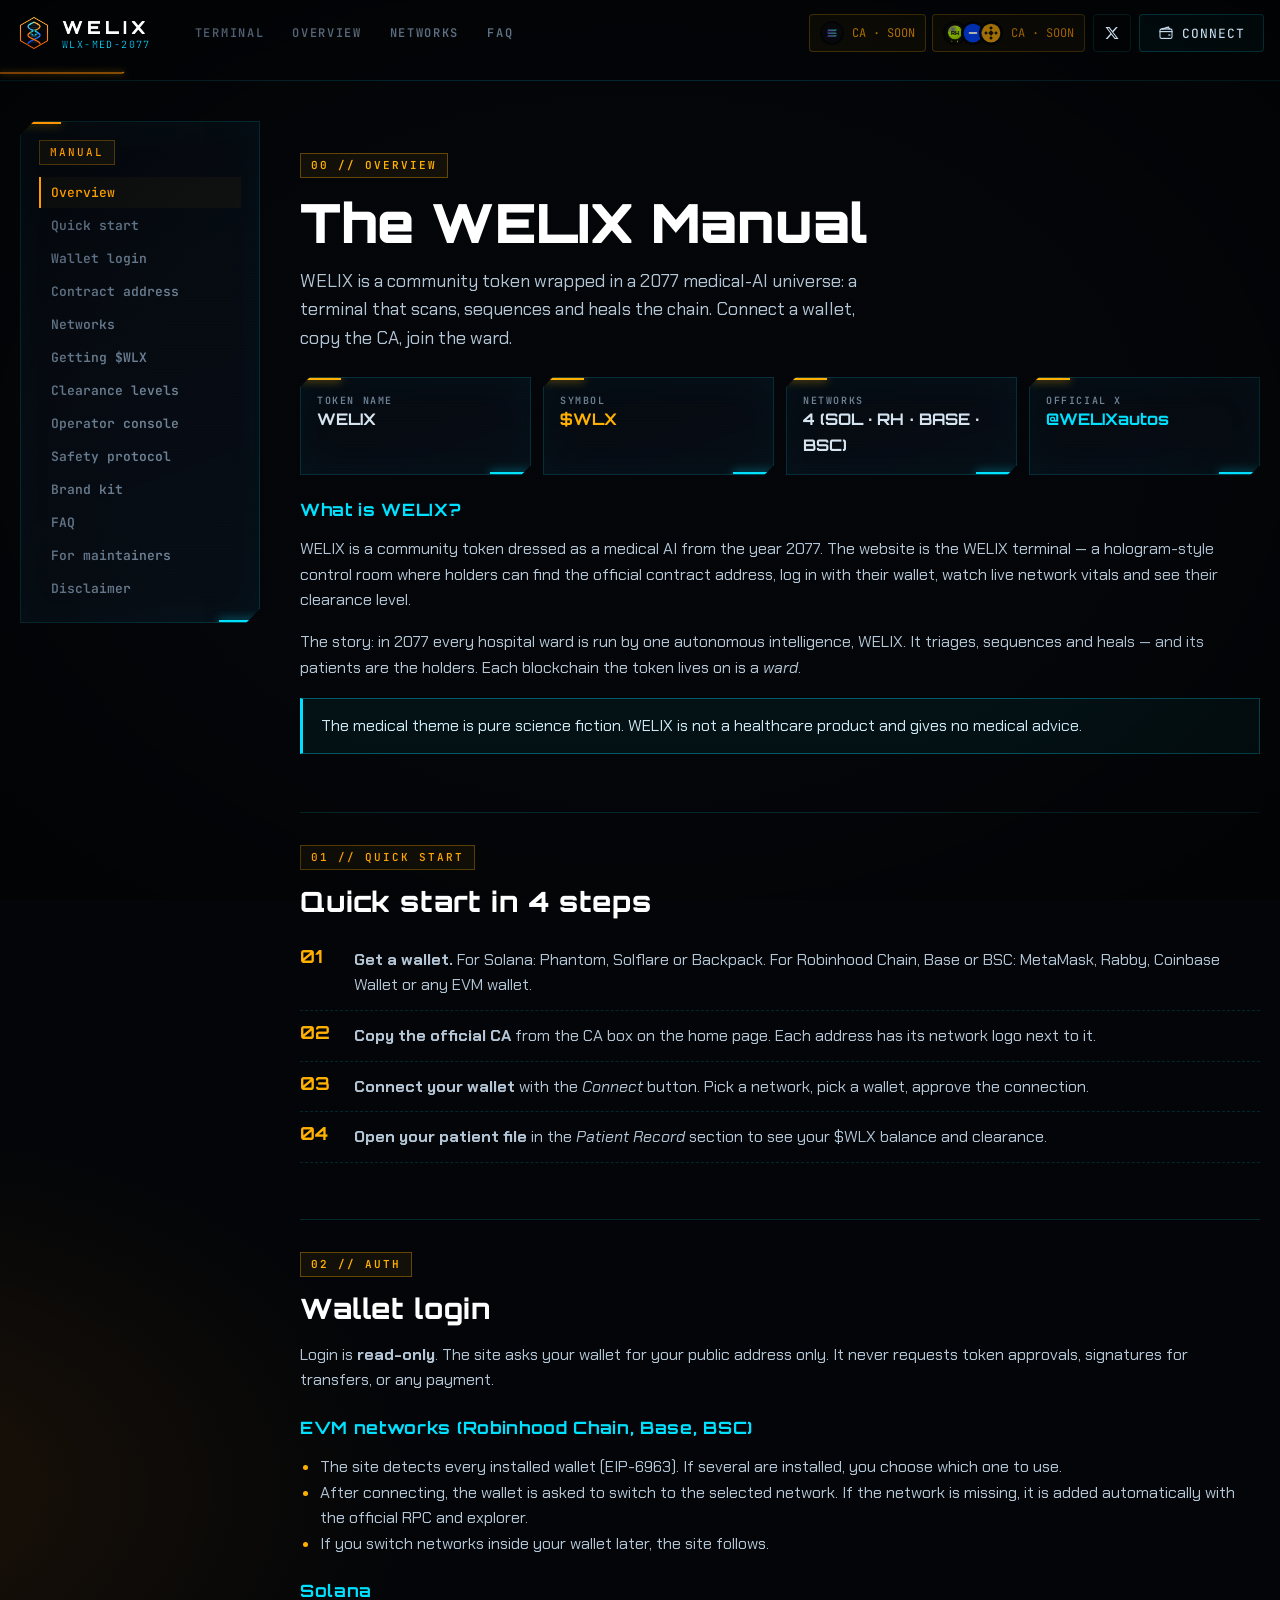
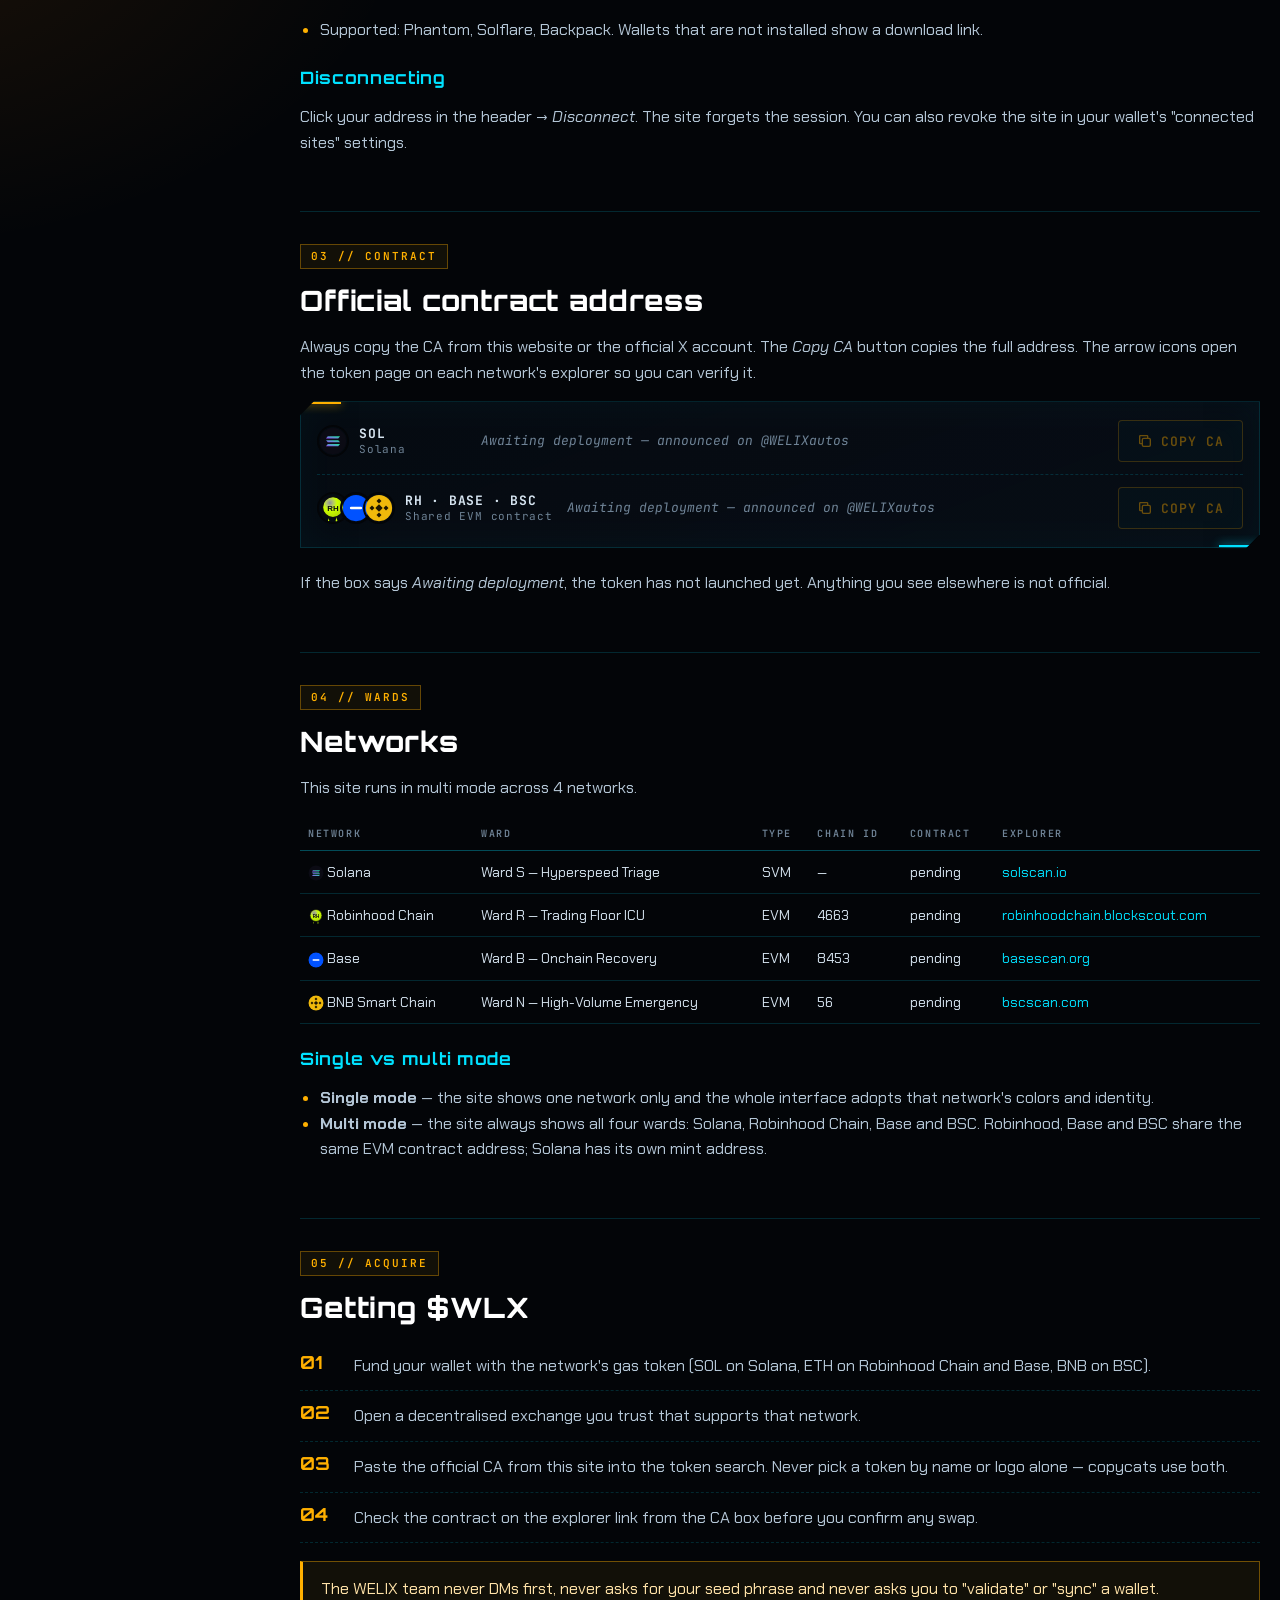
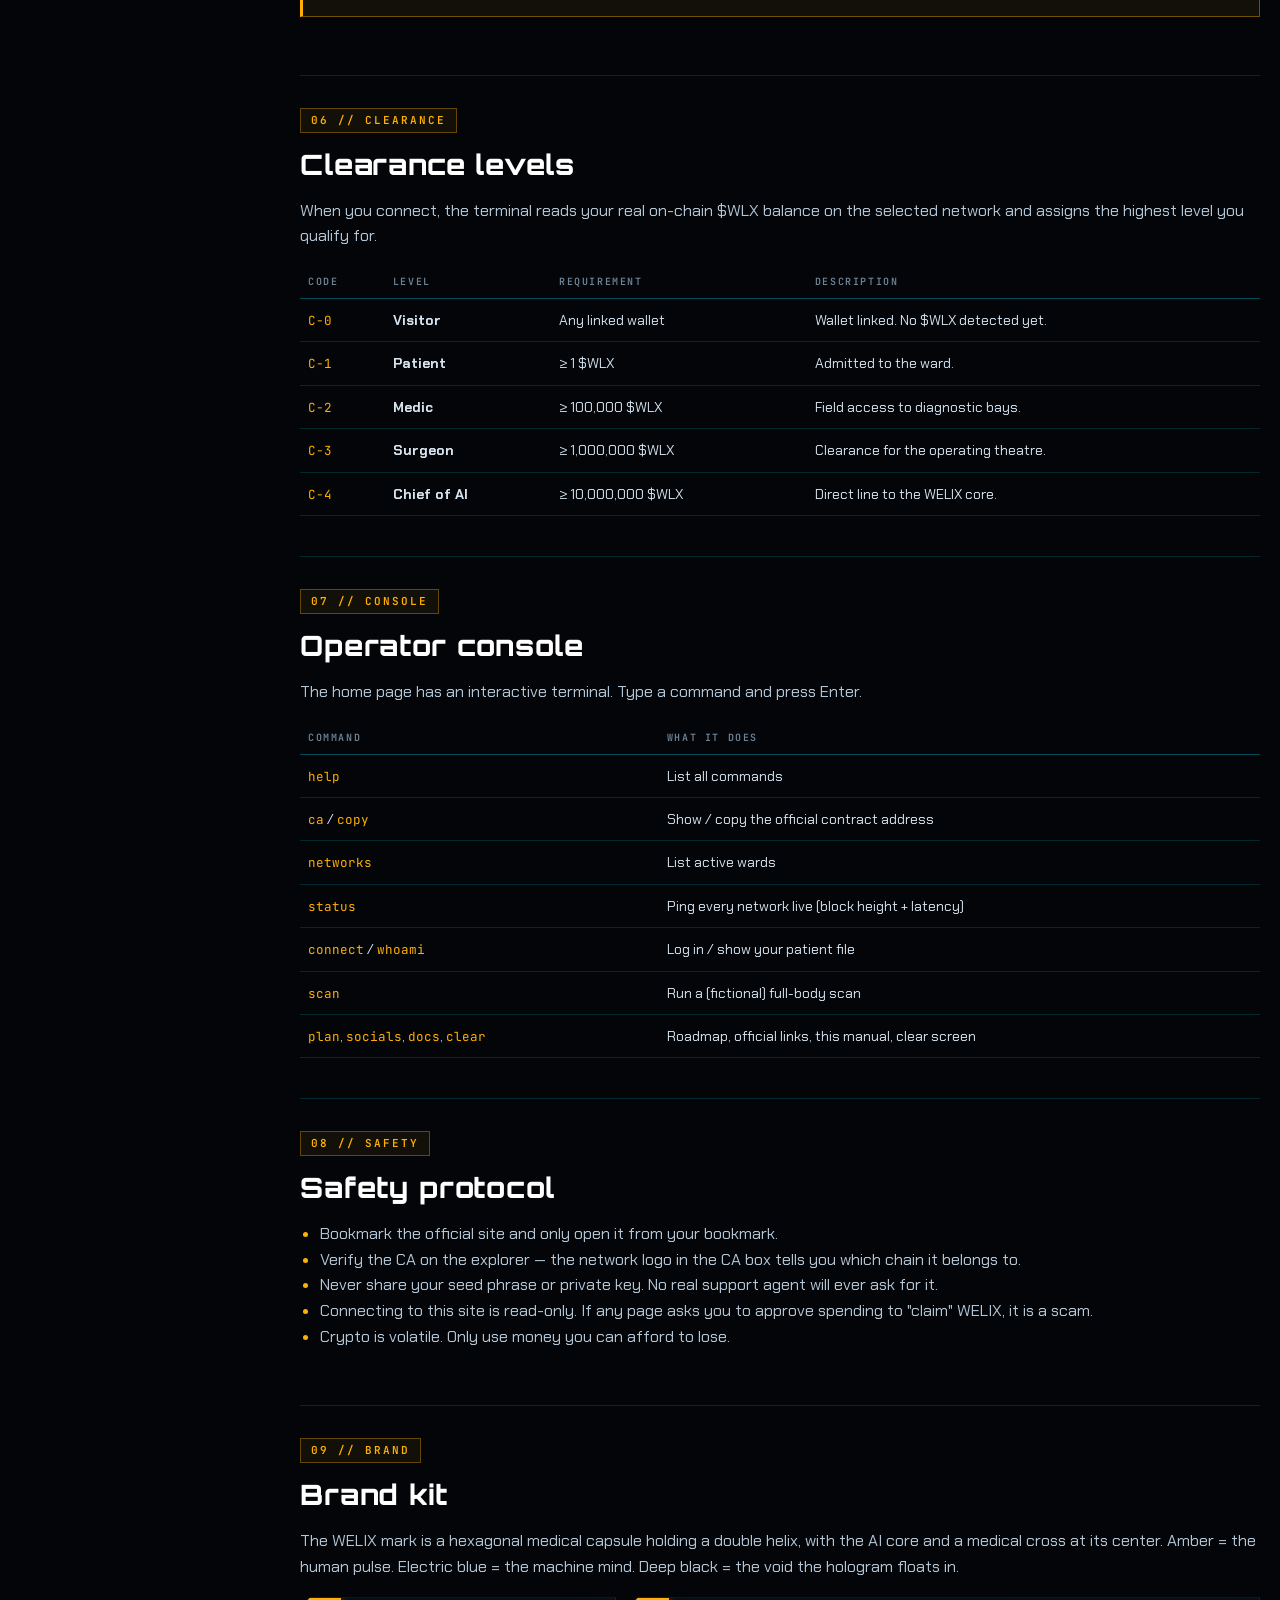
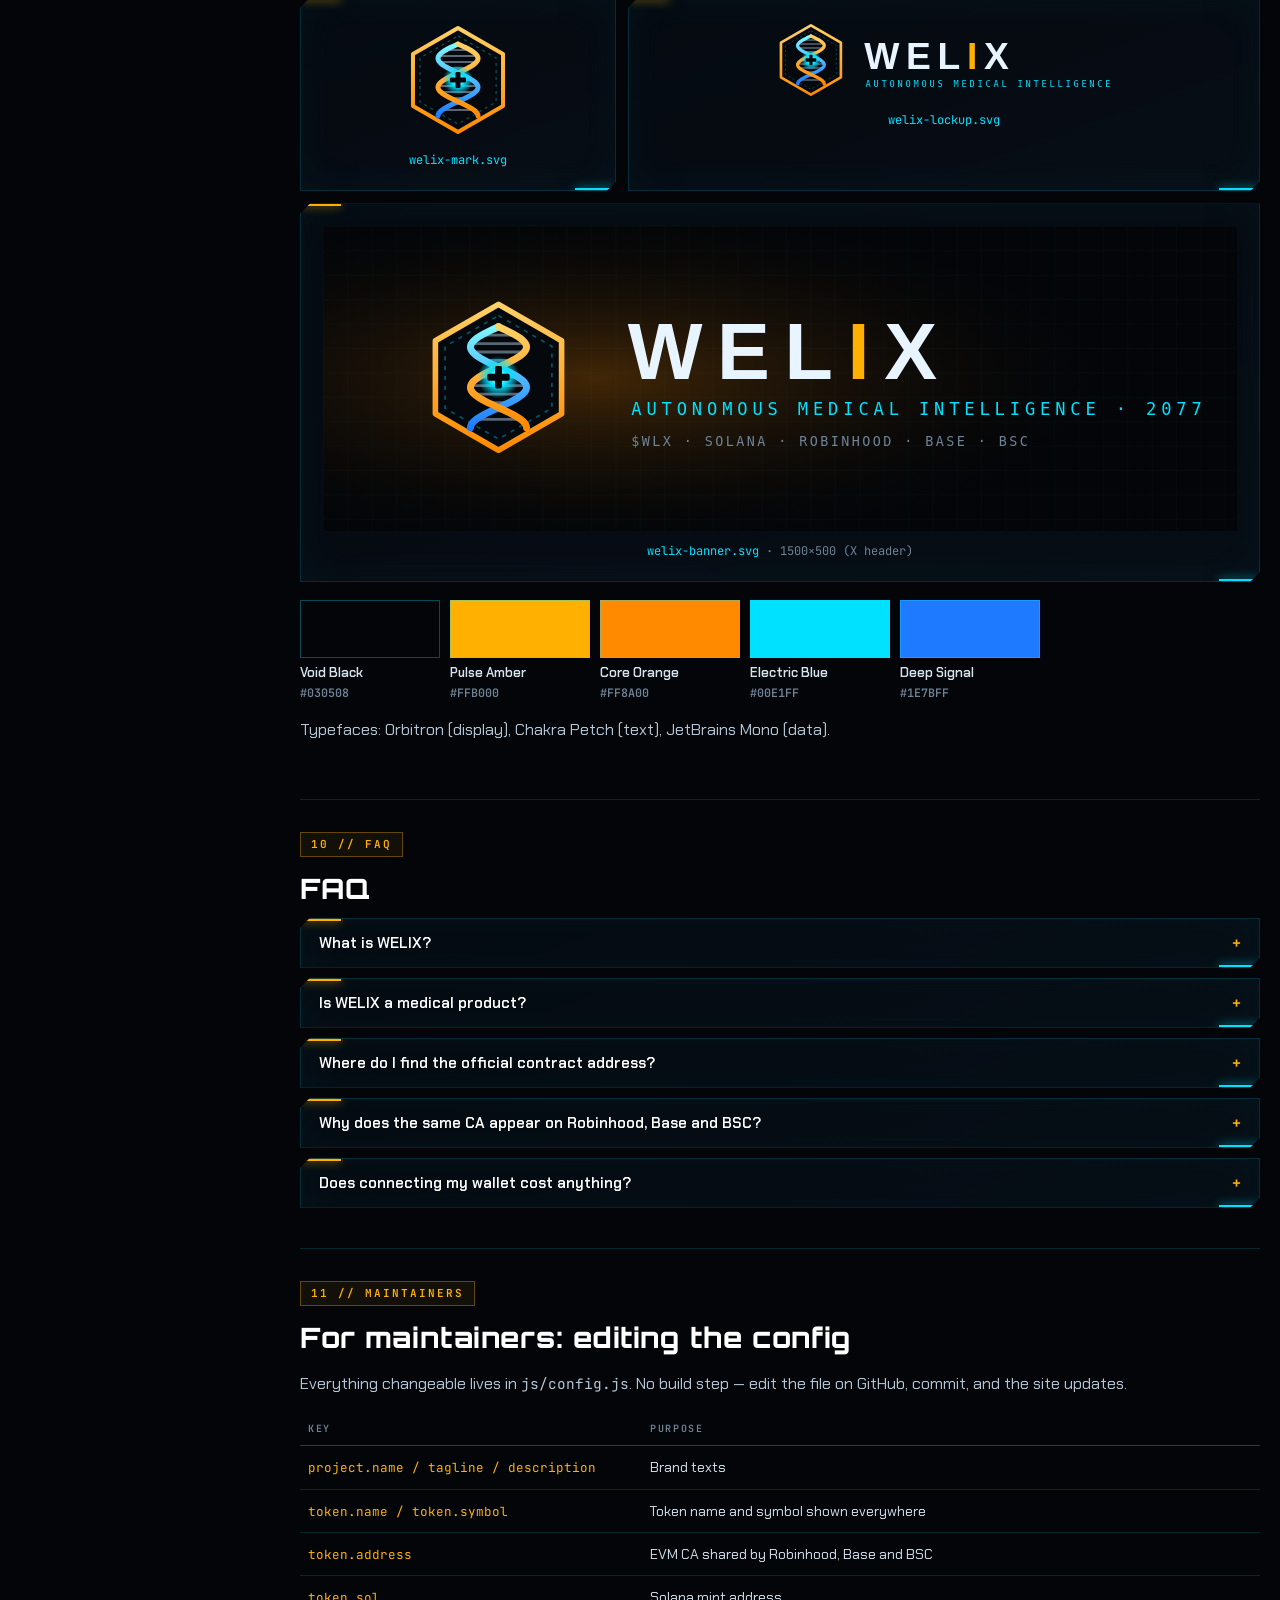
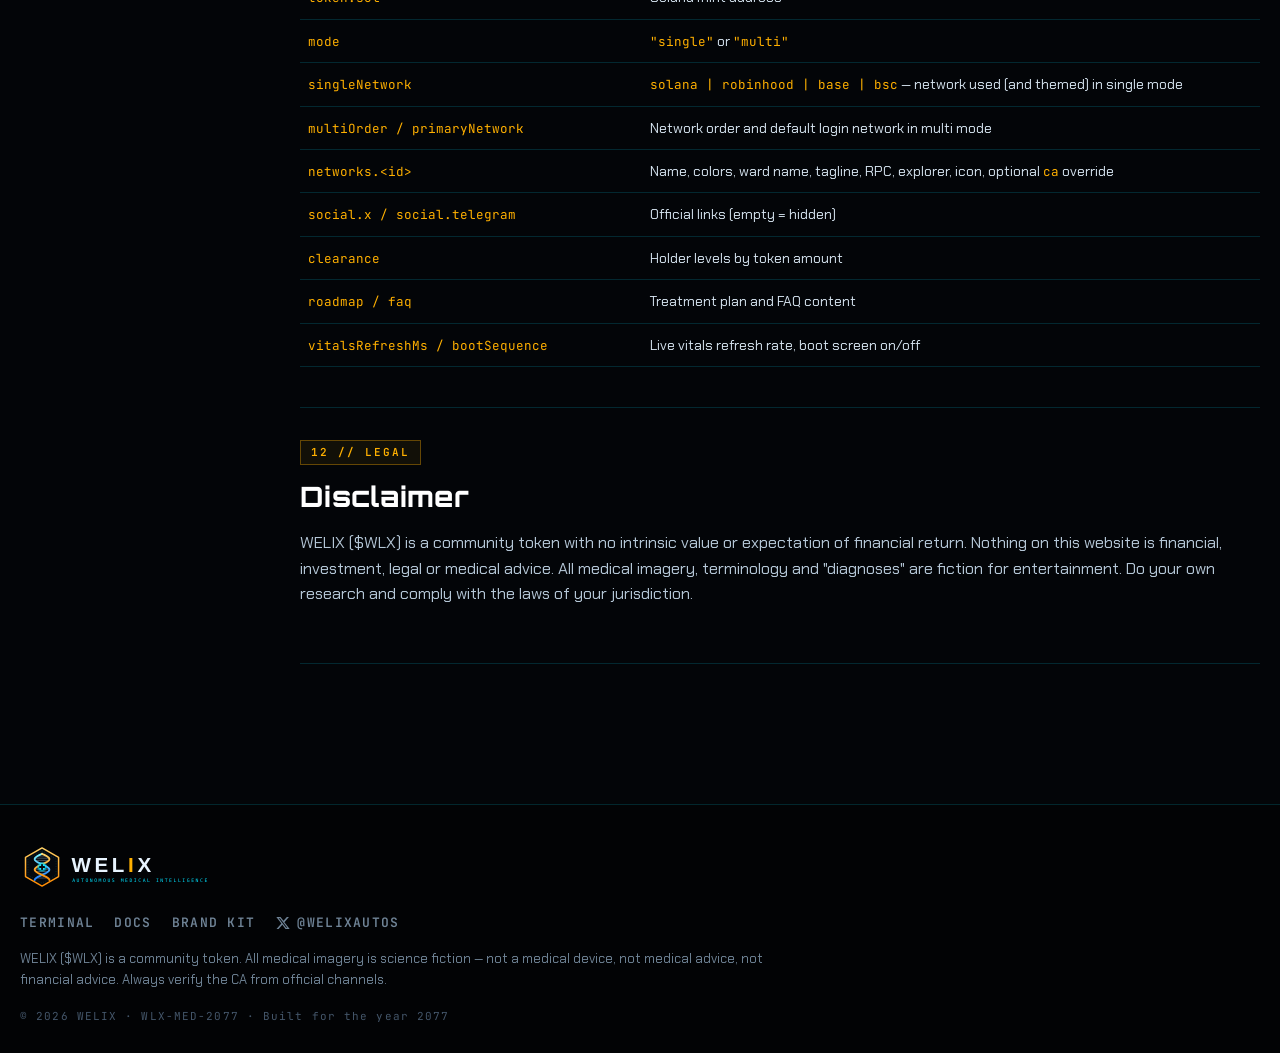
==== docs.html @ bdf2879d "WELIX: 2077 medical-AI terminal site, docs, brand kit, config-driven networks Co-Authored-By: Claude" ====
<!doctype html>
<html lang="en" data-mode="multi">
<head>
  <meta charset="utf-8">
  <meta name="viewport" content="width=device-width, initial-scale=1">
  <title>Docs — WELIX ($WLX)</title>
  <meta name="description" content="WELIX documentation: project overview, wallet login, contract addresses, networks, safety and configuration.">
  <meta name="theme-color" content="#030508">
  <link rel="icon" href="assets/favicon.svg" type="image/svg+xml">
  <link rel="preconnect" href="https://fonts.googleapis.com"><link rel="preconnect" href="https://fonts.gstatic.com" crossorigin>
  <link href="https://fonts.googleapis.com/css2?family=Orbitron:wght@500;700;900&family=JetBrains+Mono:wght@400;600&family=Chakra+Petch:wght@400;500;600&display=swap" rel="stylesheet">
  <link rel="stylesheet" href="css/style.css">
</head>
<body data-page="docs">
  <div class="scan-ov" aria-hidden="true"></div>
  <header class="hdr" id="site-header"></header>

  <div class="docs wrap">
    <aside class="docs-nav holo" id="docs-nav">
      <span class="tag">MANUAL</span>
      <a href="#overview">Overview</a>
      <a href="#quickstart">Quick start</a>
      <a href="#wallet">Wallet login</a>
      <a href="#ca">Contract address</a>
      <a href="#networks">Networks</a>
      <a href="#acquire">Getting <span data-sym>$WLX</span></a>
      <a href="#clearance">Clearance levels</a>
      <a href="#console">Operator console</a>
      <a href="#safety">Safety protocol</a>
      <a href="#brand">Brand kit</a>
      <a href="#faq">FAQ</a>
      <a href="#maintainers">For maintainers</a>
      <a href="#disclaimer">Disclaimer</a>
    </aside>

    <article class="docs-body">
      <section id="overview">
        <span class="tag">00 // OVERVIEW</span>
        <h1>The <span data-cfg="project.name">WELIX</span> Manual</h1>
        <p class="lead" data-cfg="project.description"></p>
        <div class="d-cards">
          <div class="holo"><small>TOKEN NAME</small><b data-cfg="token.name">WELIX</b></div>
          <div class="holo"><small>SYMBOL</small><b class="amber" data-sym>$WLX</b></div>
          <div class="holo"><small>NETWORKS</small><b id="d-netcount">—</b></div>
          <div class="holo"><small>OFFICIAL X</small><b id="d-x">—</b></div>
        </div>
        <h3>What is WELIX?</h3>
        <p>WELIX is a community token dressed as a medical AI from the year <span data-cfg="project.era">2077</span>. The website is
          the WELIX terminal — a hologram-style control room where holders can find the official contract address, log in with their
          wallet, watch live network vitals and see their clearance level.</p>
        <p>The story: in 2077 every hospital ward is run by one autonomous intelligence, WELIX. It triages, sequences and heals —
          and its patients are the holders. Each blockchain the token lives on is a <em>ward</em>.</p>
        <div class="callout">The medical theme is pure science fiction. WELIX is not a healthcare product and gives no medical advice.</div>
      </section>

      <section id="quickstart">
        <span class="tag">01 // QUICK START</span>
        <h2>Quick start in 4 steps</h2>
        <ol class="steps">
          <li><b>Get a wallet.</b> For Solana: Phantom, Solflare or Backpack. For Robinhood Chain, Base or BSC: MetaMask, Rabby, Coinbase Wallet or any EVM wallet.</li>
          <li><b>Copy the official CA</b> from the CA box on the home page. Each address has its network logo next to it.</li>
          <li><b>Connect your wallet</b> with the <em>Connect</em> button. Pick a network, pick a wallet, approve the connection.</li>
          <li><b>Open your patient file</b> in the <em>Patient Record</em> section to see your <span data-sym>$WLX</span> balance and clearance.</li>
        </ol>
      </section>

      <section id="wallet">
        <span class="tag">02 // AUTH</span>
        <h2>Wallet login</h2>
        <p>Login is <b>read-only</b>. The site asks your wallet for your public address only. It never requests token approvals,
          signatures for transfers, or any payment.</p>
        <h3>EVM networks (Robinhood Chain, Base, BSC)</h3>
        <ul>
          <li>The site detects every installed wallet (EIP-6963). If several are installed, you choose which one to use.</li>
          <li>After connecting, the wallet is asked to switch to the selected network. If the network is missing, it is added automatically with the official RPC and explorer.</li>
          <li>If you switch networks inside your wallet later, the site follows.</li>
        </ul>
        <h3>Solana</h3>
        <ul>
          <li>Supported: Phantom, Solflare, Backpack. Wallets that are not installed show a download link.</li>
        </ul>
        <h3>Disconnecting</h3>
        <p>Click your address in the header → <em>Disconnect</em>. The site forgets the session. You can also revoke the site in your wallet's "connected sites" settings.</p>
      </section>

      <section id="ca">
        <span class="tag">03 // CONTRACT</span>
        <h2>Official contract address</h2>
        <p>Always copy the CA from this website or the official X account. The <em>Copy CA</em> button copies the full address.
          The arrow icons open the token page on each network's explorer so you can verify it.</p>
        <div class="ca-block holo" id="doc-ca"></div>
        <p class="muted">If the box says <em>Awaiting deployment</em>, the token has not launched yet. Anything you see elsewhere is not official.</p>
      </section>

      <section id="networks">
        <span class="tag">04 // WARDS</span>
        <h2>Networks</h2>
        <p id="d-mode"></p>
        <div class="tbl-wrap"><table class="tbl" id="d-nets"></table></div>
        <h3>Single vs multi mode</h3>
        <ul>
          <li><b>Single mode</b> — the site shows one network only and the whole interface adopts that network's colors and identity.</li>
          <li><b>Multi mode</b> — the site always shows all four wards: Solana, Robinhood Chain, Base and BSC. Robinhood, Base and BSC share the same EVM contract address; Solana has its own mint address.</li>
        </ul>
      </section>

      <section id="acquire">
        <span class="tag">05 // ACQUIRE</span>
        <h2>Getting <span data-sym>$WLX</span></h2>
        <ol class="steps">
          <li>Fund your wallet with the network's gas token (SOL on Solana, ETH on Robinhood Chain and Base, BNB on BSC).</li>
          <li>Open a decentralised exchange you trust that supports that network.</li>
          <li>Paste the official CA from this site into the token search. Never pick a token by name or logo alone — copycats use both.</li>
          <li>Check the contract on the explorer link from the CA box before you confirm any swap.</li>
        </ol>
        <div class="callout warn">The WELIX team never DMs first, never asks for your seed phrase and never asks you to "validate" or "sync" a wallet.</div>
      </section>

      <section id="clearance">
        <span class="tag">06 // CLEARANCE</span>
        <h2>Clearance levels</h2>
        <p>When you connect, the terminal reads your real on-chain <span data-sym>$WLX</span> balance on the selected network and assigns the highest level you qualify for.</p>
        <div class="tbl-wrap"><table class="tbl" id="d-levels"></table></div>
      </section>

      <section id="console">
        <span class="tag">07 // CONSOLE</span>
        <h2>Operator console</h2>
        <p>The home page has an interactive terminal. Type a command and press Enter.</p>
        <div class="tbl-wrap"><table class="tbl">
          <tr><th>Command</th><th>What it does</th></tr>
          <tr><td><code>help</code></td><td>List all commands</td></tr>
          <tr><td><code>ca</code> / <code>copy</code></td><td>Show / copy the official contract address</td></tr>
          <tr><td><code>networks</code></td><td>List active wards</td></tr>
          <tr><td><code>status</code></td><td>Ping every network live (block height + latency)</td></tr>
          <tr><td><code>connect</code> / <code>whoami</code></td><td>Log in / show your patient file</td></tr>
          <tr><td><code>scan</code></td><td>Run a (fictional) full-body scan</td></tr>
          <tr><td><code>plan</code>, <code>socials</code>, <code>docs</code>, <code>clear</code></td><td>Roadmap, official links, this manual, clear screen</td></tr>
        </table></div>
      </section>

      <section id="safety">
        <span class="tag">08 // SAFETY</span>
        <h2>Safety protocol</h2>
        <ul>
          <li>Bookmark the official site and only open it from your bookmark.</li>
          <li>Verify the CA on the explorer — the network logo in the CA box tells you which chain it belongs to.</li>
          <li>Never share your seed phrase or private key. No real support agent will ever ask for it.</li>
          <li>Connecting to this site is read-only. If any page asks you to approve spending to "claim" WELIX, it is a scam.</li>
          <li>Crypto is volatile. Only use money you can afford to lose.</li>
        </ul>
      </section>

      <section id="brand">
        <span class="tag">09 // BRAND</span>
        <h2>Brand kit</h2>
        <p>The WELIX mark is a hexagonal medical capsule holding a double helix, with the AI core and a medical cross at its center.
          Amber = the human pulse. Electric blue = the machine mind. Deep black = the void the hologram floats in.</p>
        <div class="brand-g">
          <figure class="holo"><img src="assets/brand/welix-mark.svg" alt="WELIX mark" height="120"><figcaption><a href="assets/brand/welix-mark.svg" download>welix-mark.svg</a></figcaption></figure>
          <figure class="holo wide"><img src="assets/brand/welix-lockup.svg" alt="WELIX lockup" height="80"><figcaption><a href="assets/brand/welix-lockup.svg" download>welix-lockup.svg</a></figcaption></figure>
          <figure class="holo full"><img src="assets/brand/welix-banner.svg" alt="WELIX banner"><figcaption><a href="assets/brand/welix-banner.svg" download>welix-banner.svg</a> · 1500×500 (X header)</figcaption></figure>
        </div>
        <div class="swatches">
          <span style="--s:#030508">Void Black<code>#030508</code></span>
          <span style="--s:#FFB000">Pulse Amber<code>#FFB000</code></span>
          <span style="--s:#FF8A00">Core Orange<code>#FF8A00</code></span>
          <span style="--s:#00E1FF">Electric Blue<code>#00E1FF</code></span>
          <span style="--s:#1E7BFF">Deep Signal<code>#1E7BFF</code></span>
        </div>
        <p class="muted">Typefaces: Orbitron (display), Chakra Petch (text), JetBrains Mono (data).</p>
      </section>

      <section id="faq">
        <span class="tag">10 // FAQ</span>
        <h2>FAQ</h2>
        <div class="faq" id="d-faq"></div>
      </section>

      <section id="maintainers">
        <span class="tag">11 // MAINTAINERS</span>
        <h2>For maintainers: editing the config</h2>
        <p>Everything changeable lives in <code>js/config.js</code>. No build step — edit the file on GitHub, commit, and the site updates.</p>
        <div class="tbl-wrap"><table class="tbl">
          <tr><th>Key</th><th>Purpose</th></tr>
          <tr><td><code>project.name / tagline / description</code></td><td>Brand texts</td></tr>
          <tr><td><code>token.name / token.symbol</code></td><td>Token name and symbol shown everywhere</td></tr>
          <tr><td><code>token.address</code></td><td>EVM CA shared by Robinhood, Base and BSC</td></tr>
          <tr><td><code>token.sol</code></td><td>Solana mint address</td></tr>
          <tr><td><code>mode</code></td><td><code>"single"</code> or <code>"multi"</code></td></tr>
          <tr><td><code>singleNetwork</code></td><td><code>solana | robinhood | base | bsc</code> — network used (and themed) in single mode</td></tr>
          <tr><td><code>multiOrder / primaryNetwork</code></td><td>Network order and default login network in multi mode</td></tr>
          <tr><td><code>networks.&lt;id&gt;</code></td><td>Name, colors, ward name, tagline, RPC, explorer, icon, optional <code>ca</code> override</td></tr>
          <tr><td><code>social.x / social.telegram</code></td><td>Official links (empty = hidden)</td></tr>
          <tr><td><code>clearance</code></td><td>Holder levels by token amount</td></tr>
          <tr><td><code>roadmap / faq</code></td><td>Treatment plan and FAQ content</td></tr>
          <tr><td><code>vitalsRefreshMs / bootSequence</code></td><td>Live vitals refresh rate, boot screen on/off</td></tr>
        </table></div>
      </section>

      <section id="disclaimer">
        <span class="tag">12 // LEGAL</span>
        <h2>Disclaimer</h2>
        <p class="muted"><span data-cfg="project.name">WELIX</span> (<span data-sym>$WLX</span>) is a community token with no intrinsic value or expectation of financial return.
          Nothing on this website is financial, investment, legal or medical advice. All medical imagery, terminology and "diagnoses" are fiction for entertainment.
          Do your own research and comply with the laws of your jurisdiction.</p>
      </section>
    </article>
  </div>

  <footer class="ftr" id="site-footer"></footer>

  <script src="js/config.js"></script>
  <script src="js/chain.js"></script>
  <script src="js/wallet.js"></script>
  <script src="js/ui.js"></script>
  <script src="js/fx.js"></script>
  <script src="js/docs.js"></script>
</body>
</html>
---- css/style.css ----
/* =============================================================================
   WELIX — 2077 Medical AI Terminal
   Palette: deep black · amber pulse · electric blue
   Single mode: --accent switches to the network color (set by ui.js)
   ============================================================================= */
:root {
  --bg: #030508;
  --bg2: #070b11;
  --panel: rgba(7, 13, 21, .72);
  --panel2: rgba(10, 20, 32, .55);
  --amber: #ffb000;
  --amber2: #ff8a00;
  --blue: #00e1ff;
  --blue2: #1e7bff;
  --text: #d6e4f0;
  --muted: #6f8396;
  --line: rgba(0, 225, 255, .16);
  --line2: rgba(0, 225, 255, .32);
  --net: #ffb000;
  --net2: #ff8a00;
  --net-rgb: 255, 176, 0;
  --accent: var(--amber);
  --accent2: var(--amber2);
  --ff-d: "Orbitron", "Eurostile", sans-serif;
  --ff-t: "Chakra Petch", system-ui, sans-serif;
  --ff-m: "JetBrains Mono", ui-monospace, monospace;
  --r: 4px;
  --cut: 14px;
}
html[data-mode="single"] { --accent: var(--net); --accent2: var(--net2); }

* { box-sizing: border-box; }
html { scroll-behavior: smooth; scroll-padding-top: 90px; }
body {
  margin: 0; background: var(--bg); color: var(--text);
  font: 400 16px/1.6 var(--ff-t); overflow-x: hidden;
  background-image:
    radial-gradient(1200px 600px at 85% -10%, rgba(0, 225, 255, .10), transparent 60%),
    radial-gradient(900px 600px at -10% 20%, rgba(var(--net-rgb), .10), transparent 60%);
}
html[data-mode="multi"] body { background-image:
    radial-gradient(1200px 600px at 85% -10%, rgba(0, 225, 255, .10), transparent 60%),
    radial-gradient(900px 600px at -10% 20%, rgba(255, 138, 0, .10), transparent 60%); }
a { color: var(--blue); text-decoration: none; }
a:hover { color: #fff; }
code { font-family: var(--ff-m); font-size: .9em; }
img { max-width: 100%; }
svg { flex: none; }
.wrap { width: min(1240px, 100% - 40px); margin-inline: auto; }
.amber { color: var(--accent) !important; }
.muted { color: var(--muted); }
.ok { color: #3dff9e; } .err { color: #ff4d6d; } .dim { color: var(--muted); }

.field { position: fixed; inset: 0; width: 100%; height: 100%; z-index: -1; pointer-events: none; }
.scan-ov { position: fixed; inset: 0; pointer-events: none; z-index: 90;
  background: repeating-linear-gradient(0deg, rgba(255,255,255,.018) 0 1px, transparent 1px 3px);
  mix-blend-mode: overlay; }
.scan-ov::after { content: ""; position: absolute; inset: 0;
  background: radial-gradient(ellipse at center, transparent 55%, rgba(0,0,0,.55)); }

/* ---------- Holo panel (cut corners + glow) ---------- */
.holo {
  position: relative; background: linear-gradient(160deg, var(--panel), var(--panel2));
  border: 1px solid var(--line); backdrop-filter: blur(8px);
  clip-path: polygon(var(--cut) 0, 100% 0, 100% calc(100% - var(--cut)), calc(100% - var(--cut)) 100%, 0 100%, 0 var(--cut));
  box-shadow: inset 0 0 40px rgba(0, 225, 255, .04);
}
.holo::before { content: ""; position: absolute; top: 0; left: 0; width: 40px; height: 2px; background: var(--accent); box-shadow: 0 0 10px var(--accent); }
.holo::after { content: ""; position: absolute; bottom: 0; right: 0; width: 40px; height: 2px; background: var(--blue); box-shadow: 0 0 10px var(--blue); }
.tag { display: inline-block; font: 600 11px/1 var(--ff-m); letter-spacing: .18em; color: var(--accent); padding: 6px 10px;
  border: 1px solid rgba(var(--net-rgb), .35); background: rgba(var(--net-rgb), .06); text-transform: uppercase; }
html[data-mode="multi"] .tag { border-color: rgba(255,176,0,.35); background: rgba(255,176,0,.06); }

/* ---------- Buttons ---------- */
.btn { display: inline-flex; align-items: center; gap: 8px; height: 42px; padding: 0 18px; cursor: pointer;
  font: 600 13px/1 var(--ff-m); letter-spacing: .08em; text-transform: uppercase; color: var(--text);
  background: rgba(0, 225, 255, .05); border: 1px solid var(--line2); border-radius: var(--r);
  transition: .2s; white-space: nowrap; }
.btn:hover { border-color: var(--blue); color: #fff; box-shadow: 0 0 18px rgba(0,225,255,.25); }
.btn svg { width: 16px; height: 16px; fill: none; stroke: currentColor; stroke-width: 2; stroke-linecap: round; stroke-linejoin: round; }
.btn svg.fill, .soc svg.fill { fill: currentColor; stroke: none; }
.btn-pri { background: linear-gradient(90deg, var(--accent), var(--accent2)); color: #120a00; border-color: transparent; }
.btn-pri:hover { color: #000; box-shadow: 0 0 26px rgba(var(--net-rgb), .55); }
html[data-mode="multi"] .btn-pri:hover { box-shadow: 0 0 26px rgba(255,176,0,.55); }
.btn-copy { border-color: rgba(var(--net-rgb), .5); color: var(--accent); }
.btn:disabled { opacity: .4; cursor: not-allowed; box-shadow: none; }
.btn-danger { border-color: rgba(255, 77, 109, .5); color: #ff4d6d; }
.btn-ic { display: inline-flex; align-items: center; gap: 4px; padding: 6px 8px; border: 1px solid var(--line); border-radius: var(--r);
  background: transparent; color: var(--text); cursor: pointer; }
.btn-ic svg { width: 13px; height: 13px; fill: none; stroke: currentColor; stroke-width: 2; }
.btn-ic:hover { border-color: var(--blue); color: #fff; }
.soc { display: inline-flex; align-items: center; gap: 6px; color: var(--text); font: 600 13px var(--ff-m); }
.soc svg { width: 16px; height: 16px; }
.soc.mini span { display: none; }
.soc.mini { width: 38px; height: 38px; justify-content: center; border: 1px solid var(--line); border-radius: var(--r); }
.soc.btn { height: 42px; }

/* ---------- Network icons ---------- */
.net-ic { width: 20px; height: 20px; border-radius: 50%; vertical-align: middle; }
.net-ic.sm { width: 16px; height: 16px; } .net-ic.lg { width: 30px; height: 30px; } .net-ic.xl { width: 46px; height: 46px; }
.ic-stack { display: inline-flex; }
.ic-stack .net-ic { margin-left: -6px; border: 2px solid var(--bg); box-sizing: content-box; }
.ic-stack .net-ic:first-child { margin-left: 0; }
.ic-stack.lg .net-ic { width: 28px; height: 28px; margin-left: -9px; }
.ic-stack.lg .net-ic:first-child { margin-left: 0; }

/* ---------- Header ---------- */
.hdr { position: sticky; top: 0; z-index: 50; background: rgba(3, 5, 8, .82); backdrop-filter: blur(12px); border-bottom: 1px solid var(--line); }
.hdr-in { display: flex; align-items: center; gap: 20px; height: 66px; width: min(1360px, 100% - 32px); margin-inline: auto; }
.brand { display: flex; align-items: center; gap: 10px; color: #fff; }
.brand-t { display: flex; flex-direction: column; line-height: 1.1; }
.brand-t b { font: 900 18px var(--ff-d); letter-spacing: .22em; }
.brand-t small { font: 10px var(--ff-m); color: var(--blue); letter-spacing: .14em; }
.nav { display: flex; gap: 4px; margin-left: 12px; }
.nav a { padding: 8px 12px; font: 600 12px var(--ff-m); letter-spacing: .14em; text-transform: uppercase; color: var(--muted); }
.nav a:hover { color: var(--accent); }
.hdr-r { margin-left: auto; display: flex; align-items: center; gap: 8px; }
.hdr-soc { display: flex; gap: 6px; }
.ca-chips { display: flex; gap: 6px; }
.ca-chip { display: inline-flex; align-items: center; gap: 8px; height: 38px; padding: 0 10px; cursor: pointer;
  background: rgba(var(--net-rgb), .06); border: 1px solid rgba(var(--net-rgb), .35); color: var(--text); border-radius: var(--r); }
html[data-mode="multi"] .ca-chip { background: rgba(255,176,0,.06); border-color: rgba(255,176,0,.35); }
.ca-chip code { font-size: 12px; color: var(--accent); }
.ca-chip svg { width: 14px; height: 14px; fill: none; stroke: currentColor; stroke-width: 2; }
.ca-chip:disabled { cursor: default; opacity: .75; }
.ca-chip:not(:disabled):hover { border-color: var(--accent); }
.btn-wallet { height: 38px; }
.btn-wallet.on { border-color: rgba(61, 255, 158, .5); color: #3dff9e; }
.burger { display: none; width: 38px; height: 38px; background: none; border: 1px solid var(--line); border-radius: var(--r); cursor: pointer; padding: 9px 8px; }
.burger i { display: block; height: 2px; background: var(--text); margin: 4px 0; }
.ecg { display: block; width: 100%; height: 14px; opacity: .8; }

/* ---------- Hero ---------- */
.hero { display: grid; grid-template-columns: 1.05fr 1fr; gap: 40px; padding: 56px 0 40px; min-height: calc(100vh - 80px); align-items: center; }
.sys-tag { font: 600 12px var(--ff-m); letter-spacing: .2em; color: var(--blue); display: flex; align-items: center; gap: 8px; }
.sys-tag .sep { color: var(--muted); }
.dot { width: 8px; height: 8px; border-radius: 50%; background: #3dff9e; box-shadow: 0 0 10px #3dff9e; animation: blink 1.4s infinite; }
@keyframes blink { 50% { opacity: .25; } }
.h-hero { margin: 18px 0 18px; font-family: var(--ff-d); font-weight: 900; line-height: 1; letter-spacing: .02em; }
.h-hero span { display: block; }
.h-hero .l1 { font-size: clamp(22px, 2.6vw, 34px); font-weight: 500; color: var(--muted); letter-spacing: .1em; text-transform: uppercase; }
.h-hero .l2 { font-size: clamp(46px, 6.6vw, 92px); color: #fff; text-shadow: 0 0 30px rgba(0, 225, 255, .45); margin: 8px 0; }
.h-hero .l3 { font-size: clamp(34px, 4.6vw, 64px);
  background: linear-gradient(90deg, var(--accent), var(--accent2)); -webkit-background-clip: text; background-clip: text; color: transparent;
  filter: drop-shadow(0 0 18px rgba(var(--net-rgb), .4)); }
html[data-net="solana"] .h-hero .l3 { background-image: linear-gradient(90deg, #9945FF, #14F195); }
html[data-net="base"] .h-hero .l3 { background-image: linear-gradient(90deg, #3D7BFF, #9cc0ff); }
html[data-net="robinhood"] .h-hero .l3 { background-image: linear-gradient(90deg, #CCFF00, #7AFF3A); }
html[data-net="bsc"] .h-hero .l3 { background-image: linear-gradient(90deg, #F0B90B, #FFE27A); }
.lead { font-size: 18px; color: #b4c6d6; max-width: 560px; margin: 0 0 22px; }

.hero-net { margin-bottom: 18px; }
.net-badge { display: inline-flex; align-items: center; gap: 14px; padding: 10px 18px 10px 10px; border: 1px solid var(--line2); border-radius: 60px;
  background: rgba(255,255,255,.02); }
.net-badge:not(.multi) { border-color: var(--c); box-shadow: 0 0 24px color-mix(in srgb, var(--c) 30%, transparent); }
.net-badge > span:last-child { display: flex; flex-direction: column; line-height: 1.2; }
.net-badge small { font: 600 10px var(--ff-m); letter-spacing: .2em; color: var(--muted); }
.net-badge b { font: 700 16px var(--ff-d); letter-spacing: .06em; color: #fff; }
.net-badge em { font: 12px var(--ff-m); color: var(--c, var(--blue)); font-style: normal; }
.net-badge.multi { padding-left: 14px; }

.ca-block { padding: 6px 16px; margin-bottom: 22px; }
.ca-row { display: grid; grid-template-columns: auto 1fr auto; align-items: center; gap: 14px; padding: 12px 0; }
.ca-row + .ca-row { border-top: 1px dashed var(--line); }
.ca-nets { display: flex; align-items: center; gap: 10px; min-width: 150px; }
.ca-lbl { display: flex; flex-direction: column; font: 700 13px var(--ff-m); letter-spacing: .06em; line-height: 1.25; }
.ca-lbl small { font-weight: 400; color: var(--muted); font-size: 11px; }
.ca-addr { font-size: 13px; color: var(--accent); word-break: break-all; }
.ca-row.pending .ca-addr { color: var(--muted); font-style: italic; }
.ca-act { display: flex; gap: 6px; align-items: center; flex-wrap: wrap; }
.cta { display: flex; flex-wrap: wrap; gap: 10px; align-items: center; }
#hero-soc { display: contents; }

/* Hologram window stack */
.hero-r { position: relative; height: 620px; perspective: 1400px; }
.win { position: absolute; --cut: 12px; animation: float 8s ease-in-out infinite; }
.win-t { display: flex; justify-content: space-between; align-items: center; padding: 8px 12px; font: 600 10px var(--ff-m); letter-spacing: .2em; color: var(--blue);
  border-bottom: 1px solid var(--line); background: rgba(0,225,255,.04); }
.win-t i { width: 30px; height: 4px; background: repeating-linear-gradient(90deg, var(--accent) 0 4px, transparent 4px 7px); }
@keyframes float { 50% { translate: 0 -10px; } }
.w-body { left: 0; top: 10px; width: 46%; height: 420px; transform: rotateY(10deg); }
.w-core { right: 0; top: 0; width: 50%; height: 270px; transform: rotateY(-12deg); animation-delay: -2s; }
.w-dna { right: 6%; top: 290px; width: 38%; height: 320px; transform: rotateY(-8deg); animation-delay: -4s; }
.w-stream { left: 4%; bottom: 0; width: 56%; height: 170px; transform: rotateY(8deg); animation-delay: -6s; z-index: 2; }
.w-dna canvas { width: 100%; height: calc(100% - 32px); display: block; }

svg.body { width: 100%; height: calc(100% - 32px); padding: 14px 10px; }
.body .silh * { fill: rgba(0, 225, 255, .06); stroke: var(--blue); stroke-width: 1.2; }
.body .inner * { fill: none; stroke: rgba(0, 225, 255, .45); stroke-width: .8; }
.body .heart { fill: var(--accent); filter: drop-shadow(0 0 6px var(--accent)); animation: beat 1.1s infinite; transform-origin: 110px 118px; }
@keyframes beat { 0%, 100% { transform: scale(1); } 15% { transform: scale(1.6); } 30% { transform: scale(1); } 45% { transform: scale(1.3); } }
.body .tags path { stroke: var(--accent); stroke-width: .7; fill: none; stroke-dasharray: 2 2; }
.body .tags text { fill: var(--accent); font: 600 8px var(--ff-m); letter-spacing: .1em; }
.body .scanbar { animation: scan 3.6s linear infinite; }
@keyframes scan { to { transform: translateY(400px); } }

.core { position: relative; height: calc(100% - 32px); display: grid; place-items: center; }
.core svg { position: absolute; width: 88%; height: 88%; }
.core circle { fill: none; stroke: var(--blue); stroke-width: 1.4; }
.core .r { transform-origin: 100px 100px; }
.core .r1 { animation: spin 40s linear infinite; }
.core .r2 { animation: spin 16s linear infinite reverse; } .core .r2 circle { stroke: var(--accent); stroke-width: 2; }
.core .r3 { animation: spin 24s linear infinite; }
.core .r4 { animation: spin 9s linear infinite reverse; } .core .r4 circle { stroke-width: 3; opacity: .6; }
.core img { width: 34%; filter: drop-shadow(0 0 22px rgba(0, 225, 255, .55)); animation: pulse 2.4s ease-in-out infinite; }
@keyframes spin { to { transform: rotate(360deg); } }
@keyframes pulse { 50% { transform: scale(1.06); filter: drop-shadow(0 0 34px rgba(255, 176, 0, .6)); } }

.stream { height: calc(100% - 32px); overflow: hidden; padding: 8px 12px; font: 11px/1.55 var(--ff-m); color: #6fa6bd;
  display: flex; flex-direction: column; justify-content: flex-end;
  mask-image: linear-gradient(transparent, #000 40%); }
.stream .ln { flex: none; white-space: nowrap; overflow: hidden; text-overflow: ellipsis; }
.stream .ln.live { color: var(--accent); }
.stream .ln.err { color: #ff4d6d; }

/* ---------- Ticker ---------- */
.ticker { overflow: hidden; border-block: 1px solid var(--line); background: rgba(var(--net-rgb), .04); padding: 12px 0; }
html[data-mode="multi"] .ticker { background: rgba(255,176,0,.04); }
.ticker-in { display: flex; gap: 22px; width: max-content; animation: marq 40s linear infinite; font: 600 12px var(--ff-m); letter-spacing: .2em; }
.ticker-in i { color: var(--accent); font-style: normal; }
@keyframes marq { to { transform: translateX(-50%); } }

/* ---------- Sections ---------- */
.sec { padding: 100px 0 20px; }
.sec-h { max-width: 720px; margin-bottom: 36px; }
.sec-h h2 { font: 900 clamp(30px, 4vw, 48px)/1.05 var(--ff-d); letter-spacing: .04em; margin: 14px 0 12px; color: #fff; }
.sec-h p { color: #9fb3c6; margin: 0; }
.rv { opacity: 0; transform: translateY(24px); transition: .7s cubic-bezier(.2, .7, .2, 1); }
.rv.vis { opacity: 1; transform: none; }

/* Vitals */
.vitals { display: grid; grid-template-columns: repeat(auto-fit, minmax(260px, 1fr)); gap: 16px; }
.vital { padding: 18px; }
.v-h { display: flex; align-items: center; gap: 12px; }
.v-h span { display: flex; flex-direction: column; line-height: 1.2; }
.v-h b { font: 700 15px var(--ff-d); letter-spacing: .04em; }
.v-h small { color: var(--muted); font: 11px var(--ff-m); }
.st { margin-left: auto; white-space: nowrap; font: 600 10px var(--ff-m); letter-spacing: .16em; color: #3dff9e; font-style: normal; padding: 4px 8px; border: 1px solid rgba(61,255,158,.35); }
.vital.off .st { color: #ff4d6d; border-color: rgba(255,77,109,.4); }
.v-b { display: grid; grid-template-columns: repeat(3, 1fr); gap: 10px; margin-top: 18px; }
.v-b small, .tel-g small, .d-cards small { display: block; font: 600 10px var(--ff-m); letter-spacing: .16em; color: var(--muted); }
.v-b b { font: 600 15px var(--ff-m); color: #fff; word-break: break-all; }
.v-pulse { height: 2px; margin-top: 16px; background: var(--line); overflow: hidden; }
.v-pulse i { display: block; height: 100%; width: 30%; background: var(--c); box-shadow: 0 0 10px var(--c); transform: translateX(-100%); }
.vital.blip .v-pulse i { animation: sweep 1.2s ease-out; }
@keyframes sweep { to { transform: translateX(340%); } }
.telemetry { margin-top: 18px; padding: 20px; }
.tel-g { display: grid; grid-template-columns: repeat(4, 1fr); gap: 14px; margin: 16px 0; }
.tel-g b { font: 700 18px var(--ff-d); letter-spacing: .04em; }
.tbl { width: 100%; border-collapse: collapse; font-size: 14px; }
.tbl th { text-align: left; font: 600 10px var(--ff-m); letter-spacing: .16em; color: var(--muted); text-transform: uppercase; padding: 10px 8px; border-bottom: 1px solid var(--line2); }
.tbl td { padding: 10px 8px; border-bottom: 1px solid var(--line); vertical-align: middle; }
.tbl code { color: var(--accent); }
.tbl-wrap { overflow-x: auto; }

/* Wards */
.wards { display: grid; grid-template-columns: repeat(auto-fit, minmax(270px, 1fr)); gap: 16px; }
.wards.one { grid-template-columns: 1fr; }
.ward { padding: 22px; overflow: hidden; border-color: color-mix(in srgb, var(--c) 30%, transparent); }
.ward::before { background: var(--c); box-shadow: 0 0 12px var(--c); }
.ward-glow { position: absolute; inset: -40% -40% auto auto; width: 260px; height: 260px; border-radius: 50%;
  background: radial-gradient(circle, color-mix(in srgb, var(--c) 30%, transparent), transparent 70%); pointer-events: none; }
.ward-h { display: flex; align-items: center; gap: 14px; position: relative; }
.ward-h small { font: 600 10px var(--ff-m); letter-spacing: .16em; color: var(--c); text-transform: uppercase; }
.ward-h h3 { margin: 2px 0 0; font: 800 20px var(--ff-d); letter-spacing: .04em; }
.ward p { color: #a9bccd; }
.ward dl, .rec-f dl, .m-dl { display: grid; grid-template-columns: auto 1fr; gap: 6px 16px; margin: 14px 0; font-size: 14px; }
.ward dt, .rec-f dt, .m-dl dt { font: 600 11px var(--ff-m); color: var(--muted); letter-spacing: .1em; text-transform: uppercase; align-self: center; }
.ward dd, .rec-f dd, .m-dl dd { margin: 0; word-break: break-all; }
.ward-a { display: flex; gap: 8px; flex-wrap: wrap; }
.ward-a .btn-copy { border-color: color-mix(in srgb, var(--c) 55%, transparent); color: var(--c); }
.wards.one .ward { padding: 36px; }
.wards.one .ward-h h3 { font-size: 34px; }
.wards.one .ward-glow { width: 520px; height: 520px; }

/* Record */
.record { display: grid; grid-template-columns: 1.4fr 1fr; gap: 16px; }
.rec-card, .rec-ladder { padding: 24px; }
.rec-empty { text-align: center; padding: 20px; }
.rec-empty svg { width: 70px; height: 70px; fill: none; stroke: var(--blue); stroke-width: 1.5; opacity: .7; }
.rec-empty h3 { font: 700 20px var(--ff-d); margin: 10px 0 6px; }
.rec-empty p { color: var(--muted); margin: 0 0 18px; }
.rec-top { display: flex; align-items: center; justify-content: space-between; }
.rec-id { display: flex; align-items: center; gap: 14px; margin: 18px 0; }
.rec-id small { font: 600 10px var(--ff-m); color: var(--muted); letter-spacing: .16em; display: block; }
.rec-id code { font-size: 14px; color: #fff; word-break: break-all; }
dd.big { font: 700 20px var(--ff-d); }
.note { color: var(--muted); font-style: italic; }
.ladder { list-style: none; margin: 16px 0 0; padding: 0; }
.ladder li { display: flex; align-items: center; gap: 14px; padding: 10px; border-left: 2px solid var(--line); margin-bottom: 6px; }
.ladder li span { display: flex; flex-direction: column; line-height: 1.25; }
.ladder small { color: var(--muted); font: 12px var(--ff-m); }
.ladder .lc { font: 700 13px var(--ff-m); color: var(--blue); width: 40px; }
.ladder li.cur { border-color: var(--accent); background: rgba(var(--net-rgb), .08); }
html[data-mode="multi"] .ladder li.cur { background: rgba(255,176,0,.08); }
.ladder li.cur .lc { color: var(--accent); }

/* Modules */
.mods { display: grid; grid-template-columns: repeat(3, 1fr); gap: 16px; }
.mod { padding: 24px; transition: .3s; }
.mod:hover { border-color: var(--line2); transform: translateY(-4px); box-shadow: 0 10px 40px rgba(0, 225, 255, .08); }
.mod-n { position: absolute; top: 18px; right: 20px; font: 600 11px var(--ff-m); color: var(--muted); letter-spacing: .14em; }
.mod-ic { width: 48px; height: 48px; fill: none; stroke: var(--blue); stroke-width: 1.8; stroke-linecap: round; stroke-linejoin: round; }
.mod-ic .f { fill: var(--accent); stroke: none; } .mod-ic .a { stroke: var(--accent); }
.mod h3 { font: 700 18px var(--ff-d); letter-spacing: .04em; margin: 14px 0 8px; color: #fff; }
.mod p { margin: 0; color: #9fb3c6; font-size: 15px; }

/* Plan */
.plan { display: grid; grid-template-columns: repeat(4, 1fr); gap: 16px; }
.phase { padding: 22px; }
.ph-h { display: flex; justify-content: space-between; align-items: center; }
.ph-n { font: 600 11px var(--ff-m); letter-spacing: .16em; color: var(--blue); }
.phase .st { margin-left: 0; color: var(--muted); border-color: var(--line); }
.phase.active .st { color: var(--accent); border-color: var(--accent); animation: blink 1.6s infinite; }
.phase.done .st { color: #3dff9e; border-color: rgba(61,255,158,.4); }
.phase h3 { font: 800 20px var(--ff-d); margin: 16px 0 10px; color: #fff; }
.phase ul { list-style: none; padding: 0; margin: 0; font-size: 14px; color: #a9bccd; }
.phase li { padding: 6px 0 6px 18px; position: relative; border-bottom: 1px dashed var(--line); }
.phase li::before { content: "›"; position: absolute; left: 0; color: var(--accent); }
.ph-bar { height: 3px; background: var(--line); margin-top: 16px; }
.ph-bar i { display: block; height: 100%; width: 0; background: var(--accent); box-shadow: 0 0 10px var(--accent); }
.phase.active .ph-bar i { width: 45%; } .phase.done .ph-bar i { width: 100%; background: #3dff9e; box-shadow: 0 0 10px #3dff9e; }

/* Console */
.console-grid { display: grid; grid-template-columns: 1.3fr 1fr; gap: 16px; align-items: start; }
.term { --cut: 12px; }
.term-out { height: 360px; overflow-y: auto; padding: 14px 16px; font: 13px/1.6 var(--ff-m); color: #9fd3e6; }
.term-out .cmd { color: #fff; margin-top: 6px; }
.term-out .net-ic { width: 14px; height: 14px; }
.term-in { display: flex; align-items: center; gap: 8px; padding: 12px 16px; border-top: 1px solid var(--line); }
.term-in label { color: var(--accent); font: 700 14px var(--ff-m); }
.term-in input { flex: 1; background: none; border: 0; outline: 0; color: #fff; font: 14px var(--ff-m); caret-color: var(--accent); }
.faq { display: flex; flex-direction: column; gap: 10px; align-items: flex-start; }
.faq details { width: 100%; padding: 14px 18px; --cut: 10px; }
.faq summary { cursor: pointer; font: 600 15px var(--ff-t); color: #fff; list-style: none; display: flex; justify-content: space-between; gap: 10px; }
.faq summary::after { content: "+"; color: var(--accent); font-family: var(--ff-m); }
.faq details[open] summary::after { content: "−"; }
.faq details p { margin: 10px 0 0; color: #9fb3c6; font-size: 15px; }

/* ---------- Footer ---------- */
.ftr { margin-top: 100px; border-top: 1px solid var(--line); background: rgba(0, 0, 0, .35); }
.ftr-in { width: min(1240px, 100% - 40px); margin-inline: auto; padding: 40px 0 30px; display: grid; gap: 18px; }
.ftr-links { display: flex; flex-wrap: wrap; gap: 20px; align-items: center; font: 600 13px var(--ff-m); letter-spacing: .1em; text-transform: uppercase; }
.ftr-links a { color: var(--muted); } .ftr-links a:hover { color: var(--accent); }
.disc { color: var(--muted); font-size: 13px; max-width: 760px; margin: 0; }
.copy-r { font: 11px var(--ff-m); color: #44566a; letter-spacing: .1em; margin: 0; }

/* ---------- Toasts / modal / boot ---------- */
#toasts { position: fixed; bottom: 20px; right: 20px; z-index: 200; display: flex; flex-direction: column; gap: 8px; }
.toast { padding: 12px 16px; font: 600 13px var(--ff-m); background: rgba(5, 10, 16, .95); border: 1px solid var(--line2); border-left: 3px solid var(--blue);
  animation: tin .3s; transition: .4s; }
.toast.ok { border-left-color: #3dff9e; color: #3dff9e; }
.toast.out { opacity: 0; transform: translateX(30px); }
@keyframes tin { from { opacity: 0; transform: translateX(30px); } }

.modal { position: fixed; inset: 0; z-index: 150; display: grid; place-items: center; padding: 20px; opacity: 0; transition: .25s; }
.modal.in { opacity: 1; }
.modal-bg { position: absolute; inset: 0; background: rgba(0, 0, 0, .72); backdrop-filter: blur(4px); }
.modal-box { position: relative; width: min(460px, 100%); padding: 26px; background: rgba(6, 12, 20, .97); max-height: 90vh; overflow: auto; }
.modal-x { position: absolute; top: 14px; right: 14px; background: none; border: 0; color: var(--muted); cursor: pointer; }
.modal-x svg { width: 20px; height: 20px; stroke: currentColor; stroke-width: 2; }
.m-head h3 { display: flex; align-items: center; gap: 10px; font: 800 22px var(--ff-d); margin: 12px 0 4px; }
.m-head p { color: var(--muted); margin: 0 0 18px; font-size: 14px; }
.m-list { display: flex; flex-direction: column; gap: 8px; }
.m-item { display: flex; align-items: center; gap: 14px; padding: 12px 14px; width: 100%; text-align: left; cursor: pointer;
  background: rgba(255, 255, 255, .02); border: 1px solid var(--line); border-radius: var(--r); color: var(--text); font: inherit; transition: .2s; }
.m-item:hover { border-color: var(--c, var(--blue)); background: rgba(0, 225, 255, .05); }
.m-item span { display: flex; flex-direction: column; line-height: 1.25; flex: 1; }
.m-item small { color: var(--muted); font: 12px var(--ff-m); }
.m-item svg { width: 16px; height: 16px; fill: none; stroke: currentColor; stroke-width: 2; }
.m-item.off { opacity: .65; }
.m-item.busy { opacity: .5; pointer-events: none; }
.m-item img { border-radius: 8px; }
.link-back { margin-top: 14px; background: none; border: 0; color: var(--blue); cursor: pointer; font: 13px var(--ff-m); }
.m-err { color: #ff4d6d; font: 12px var(--ff-m); min-height: 1em; margin: 10px 0 0; word-break: break-word; }
.m-row { display: flex; flex-wrap: wrap; gap: 8px; margin-top: 16px; }

.boot { position: fixed; inset: 0; z-index: 300; background: #020304; display: grid; place-items: center; transition: .6s; cursor: pointer; }
.boot.out { opacity: 0; visibility: hidden; }
.boot-in { width: min(560px, 90%); }
.boot-in img { filter: drop-shadow(0 0 20px rgba(0, 225, 255, .6)); animation: pulse 1.6s infinite; }
.boot pre { font: 13px/1.7 var(--ff-m); color: var(--blue); min-height: 200px; white-space: pre-wrap; margin: 18px 0; }
.boot-bar { height: 3px; background: var(--line); } .boot-bar i { display: block; height: 100%; width: 0; background: var(--amber); box-shadow: 0 0 10px var(--amber); transition: width .15s; }
.boot small { display: block; margin-top: 12px; font: 10px var(--ff-m); letter-spacing: .3em; color: var(--muted); }

/* ---------- Docs ---------- */
.docs { display: grid; grid-template-columns: 240px 1fr; gap: 40px; padding: 40px 0; align-items: start; }
.docs-nav { position: sticky; top: 96px; padding: 18px; display: flex; flex-direction: column; gap: 2px; }
.docs-nav .tag { margin-bottom: 10px; align-self: flex-start; }
.docs-nav a { padding: 7px 10px; font: 600 13px var(--ff-m); color: var(--muted); border-left: 2px solid transparent; }
.docs-nav a:hover, .docs-nav a.on { color: var(--accent); border-left-color: var(--accent); background: rgba(255,176,0,.04); }
.docs-body section { padding: 30px 0 40px; border-bottom: 1px solid var(--line); }
.docs-body h1 { font: 900 clamp(32px, 5vw, 54px)/1.05 var(--ff-d); margin: 16px 0; color: #fff; }
.docs-body h2 { font: 800 28px var(--ff-d); margin: 14px 0 12px; color: #fff; letter-spacing: .03em; }
.docs-body h3 { font: 700 17px var(--ff-d); margin: 24px 0 8px; color: var(--blue); letter-spacing: .04em; }
.docs-body p, .docs-body li { color: #b4c6d6; }
.docs-body ul { padding-left: 20px; }
.docs-body ul li::marker { color: var(--accent); }
.d-cards { display: grid; grid-template-columns: repeat(4, 1fr); gap: 12px; margin: 24px 0; }
.d-cards > div { padding: 16px; --cut: 10px; }
.d-cards b { font: 700 16px var(--ff-d); }
.callout { padding: 14px 18px; border: 1px solid rgba(0, 225, 255, .35); border-left: 3px solid var(--blue); background: rgba(0, 225, 255, .05); color: #cfe9f3; margin: 18px 0; }
.callout.warn { border-color: rgba(255, 176, 0, .4); border-left-color: var(--amber); background: rgba(255, 176, 0, .06); color: #ffe2a8; }
.steps { counter-reset: s; list-style: none; padding: 0; }
.steps li { counter-increment: s; position: relative; padding: 12px 0 12px 54px; border-bottom: 1px dashed var(--line); }
.steps li::before { content: counter(s, decimal-leading-zero); position: absolute; left: 0; top: 10px; font: 700 18px var(--ff-d); color: var(--accent); }
.brand-g { display: grid; grid-template-columns: 1fr 2fr; gap: 12px; margin: 18px 0; }
.brand-g figure { margin: 0; padding: 22px; display: flex; flex-direction: column; align-items: center; gap: 12px; --cut: 10px; }
.brand-g .full { grid-column: 1 / -1; }
.brand-g figcaption { font: 12px var(--ff-m); color: var(--muted); }
.swatches { display: flex; flex-wrap: wrap; gap: 10px; }
.swatches span { display: flex; flex-direction: column; gap: 4px; font: 600 13px var(--ff-t); padding-top: 64px; width: 140px; position: relative; }
.swatches span::before { content: ""; position: absolute; top: 0; left: 0; right: 0; height: 56px; background: var(--s); border: 1px solid var(--line2); }
.swatches code { color: var(--muted); }

/* ---------- Responsive ---------- */
@media (max-width: 1180px) {
  .nav { display: none; position: absolute; top: 80px; left: 0; right: 0; flex-direction: column; background: rgba(3, 5, 8, .97); border-bottom: 1px solid var(--line); padding: 10px 20px; margin: 0; }
  .nav-open .nav { display: flex; }
  .burger { display: block; }
}
@media (max-width: 1000px) {
  .hero { grid-template-columns: 1fr; min-height: 0; }
  .hero-r { height: 540px; }
  .mods { grid-template-columns: 1fr 1fr; }
  .plan { grid-template-columns: 1fr 1fr; }
  .record, .console-grid { grid-template-columns: 1fr; }
  .tel-g, .d-cards { grid-template-columns: 1fr 1fr; }
  .docs { grid-template-columns: 1fr; }
  .docs-nav { position: static; flex-direction: row; flex-wrap: wrap; }
  .ca-chips, .hdr-soc { display: none; }
}
@media (max-width: 640px) {
  .hero-r { height: 460px; }
  .w-body { width: 52%; height: 330px; } .w-core { width: 50%; height: 200px; } .w-dna { top: 215px; width: 44%; height: 230px; }
  .w-stream { width: 92%; height: 130px; left: 4%; }
  .mods, .plan { grid-template-columns: 1fr; }
  .ca-row { grid-template-columns: 1fr; gap: 8px; }
  .brand-t small { display: none; }
  .btn-wallet span { display: none; }
  .brand-g { grid-template-columns: 1fr; }
  .sec { padding-top: 70px; }
}
@media (prefers-reduced-motion: reduce) { *, *::before, *::after { animation: none !important; transition: none !important; } .rv { opacity: 1; transform: none; } }
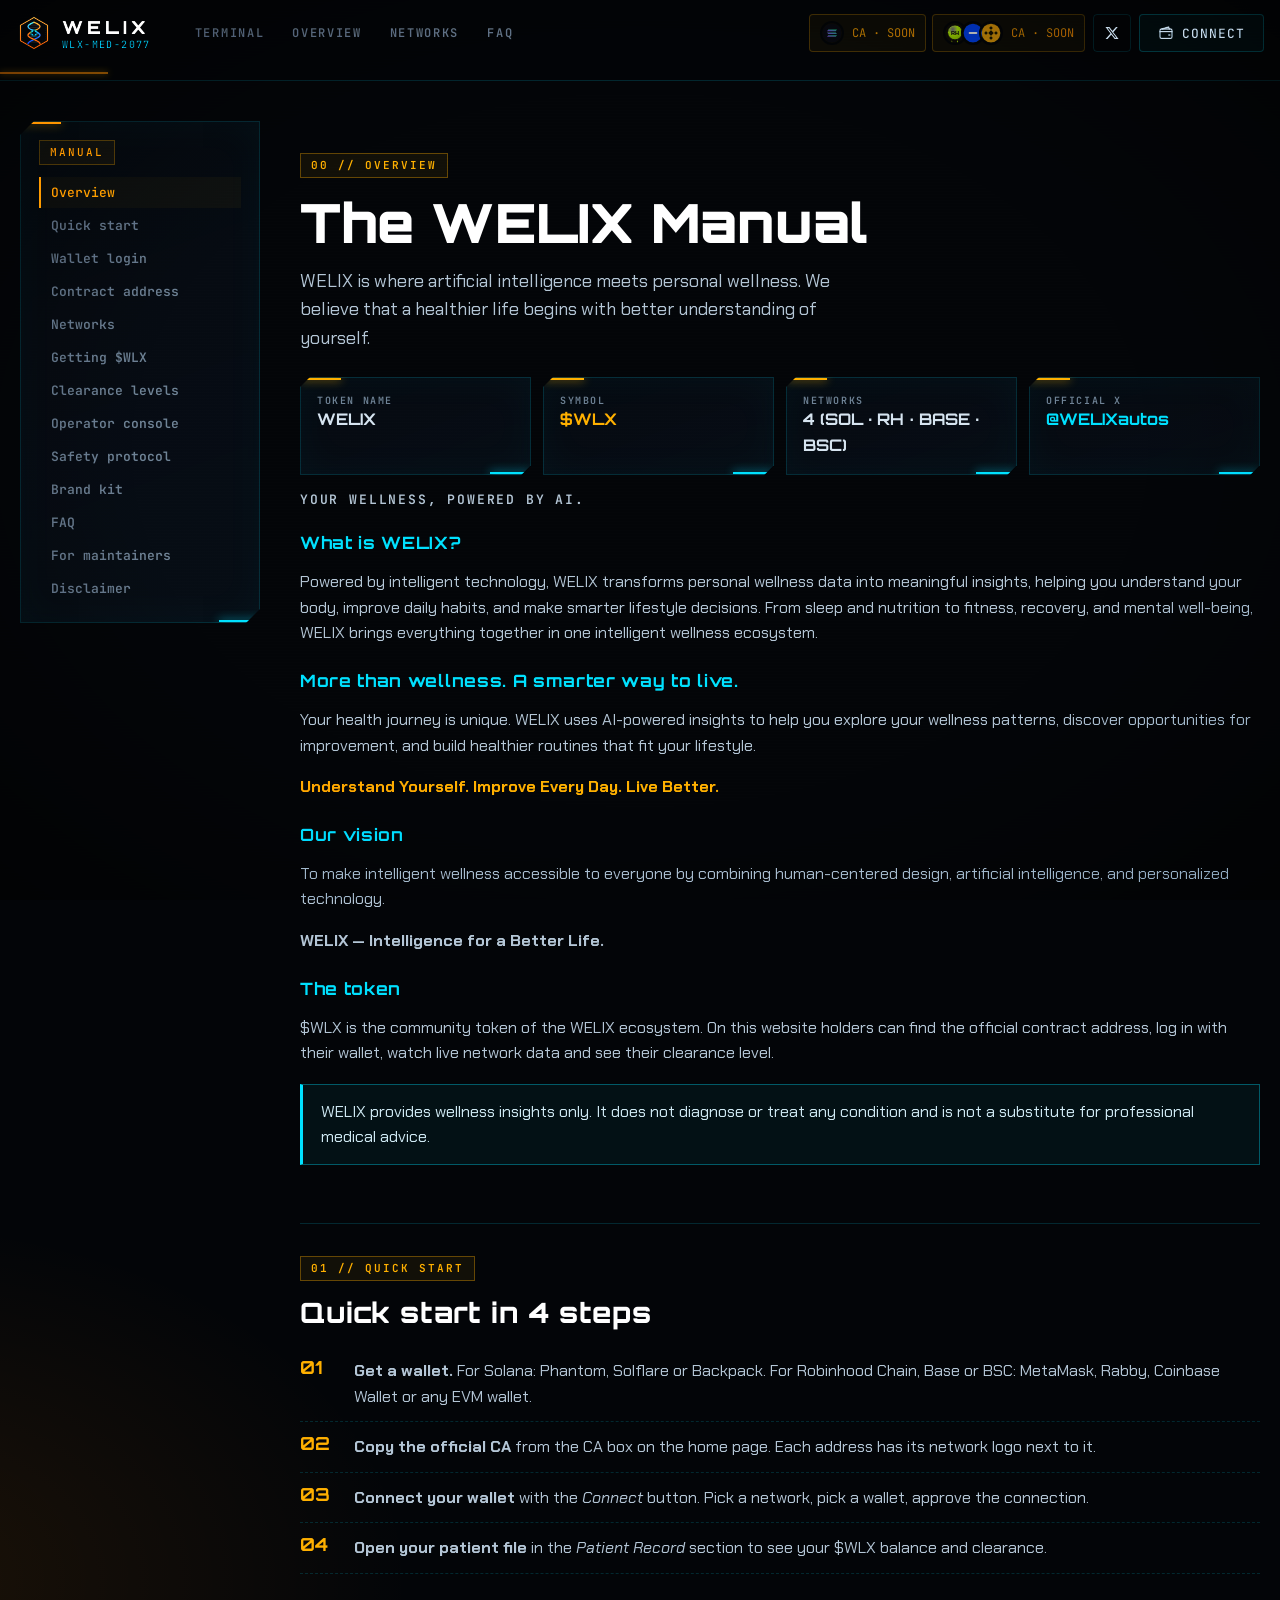
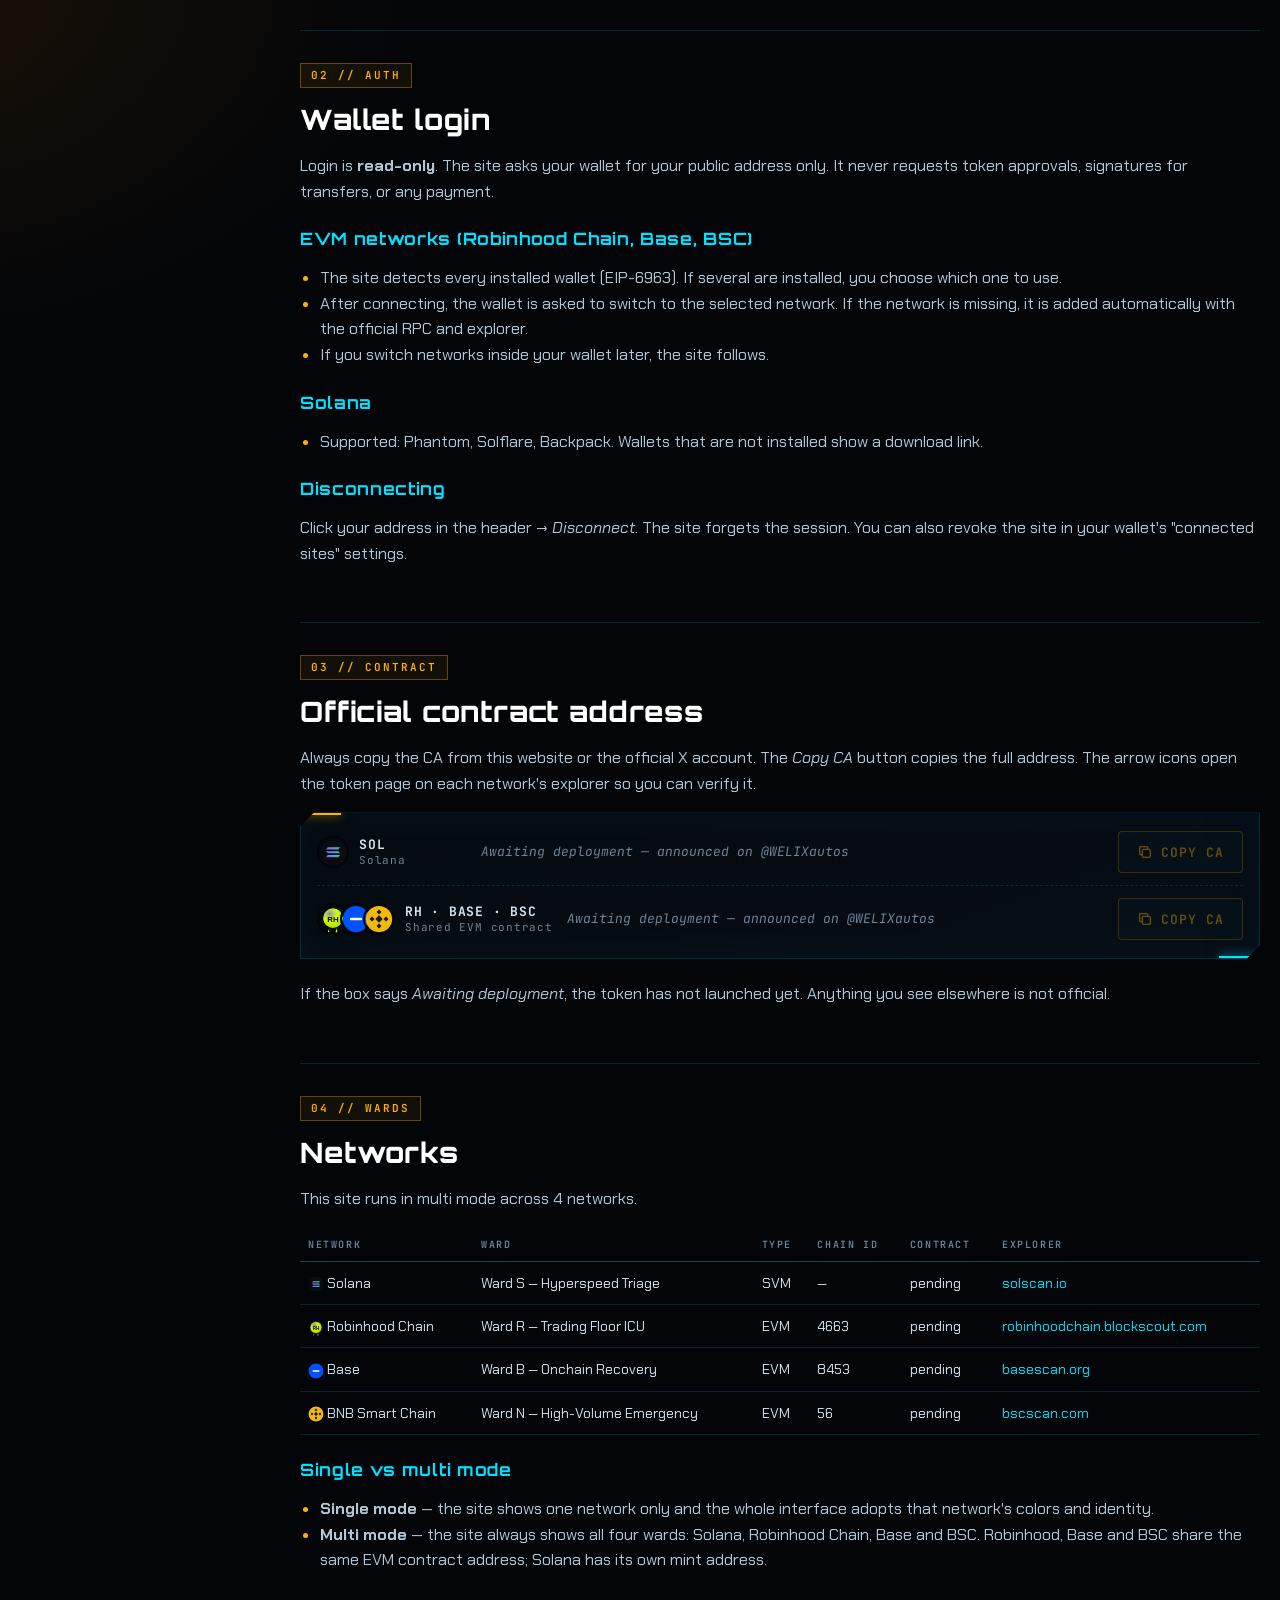
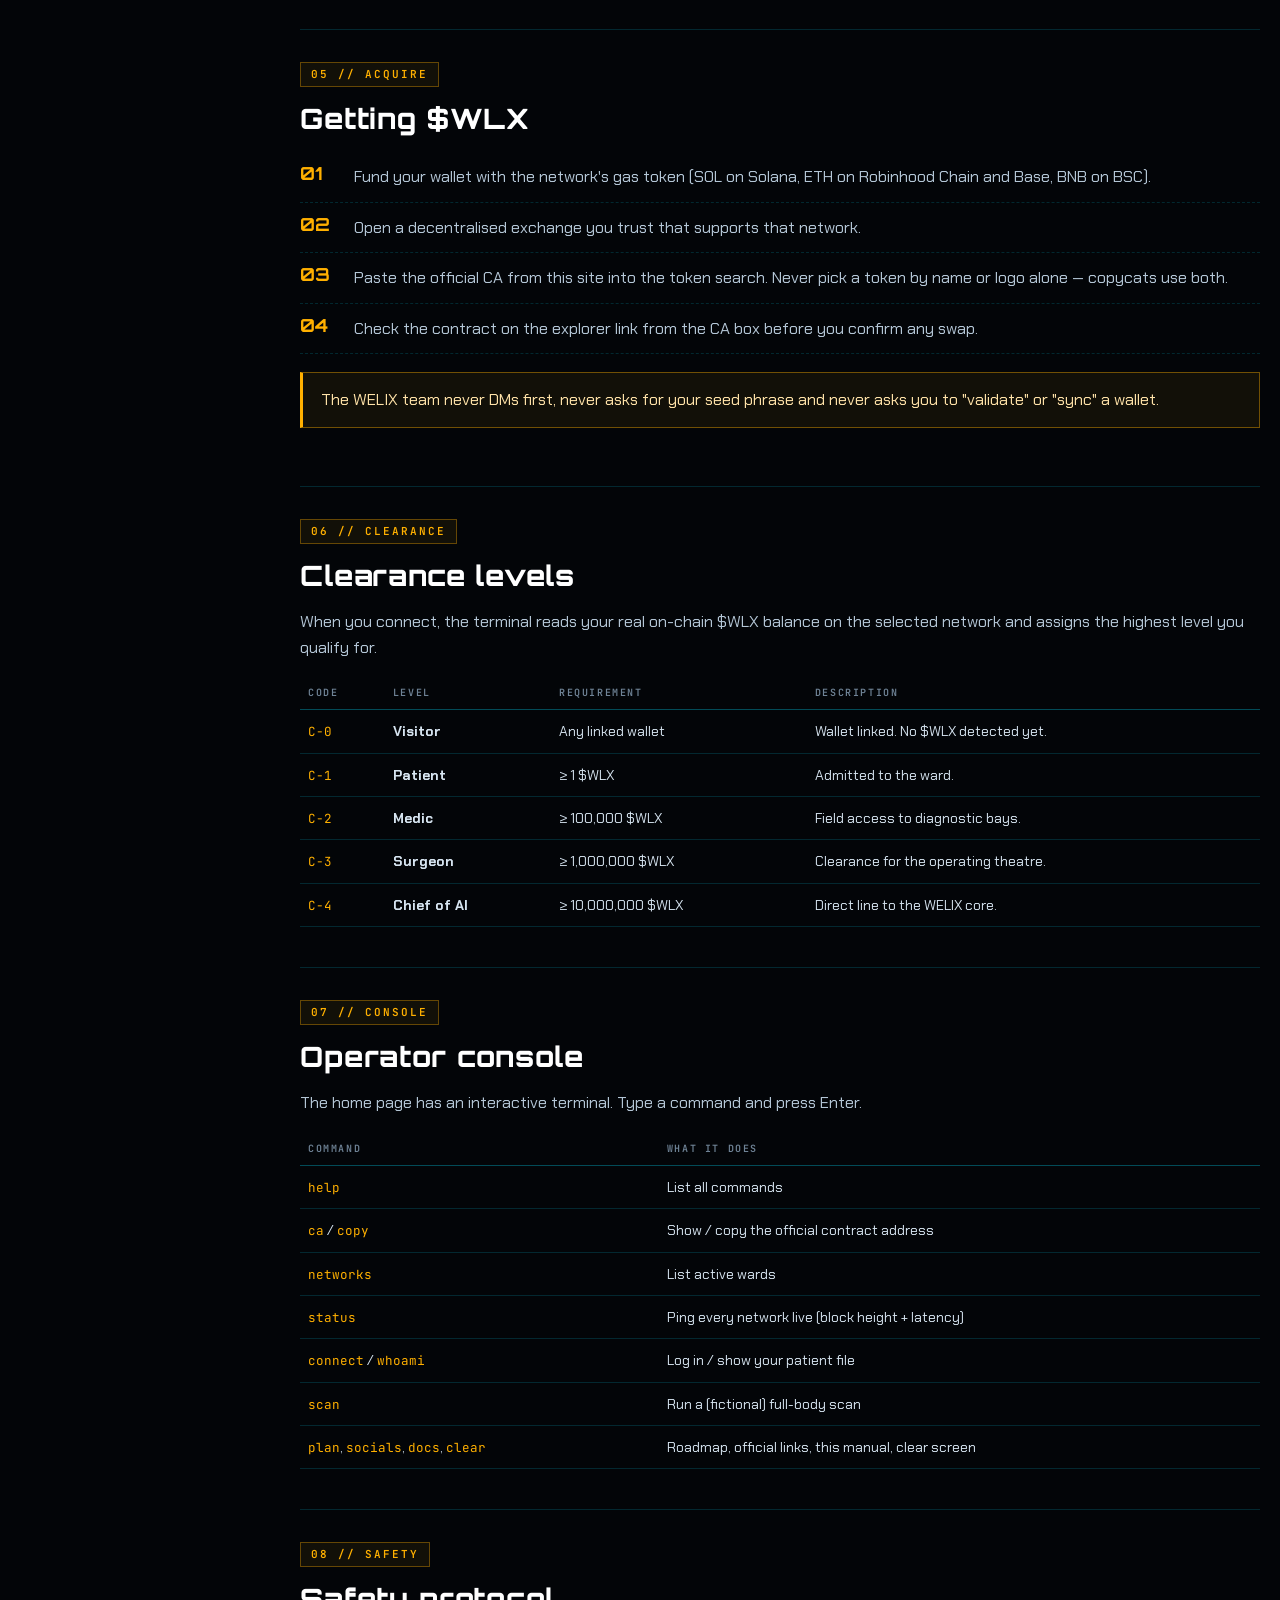
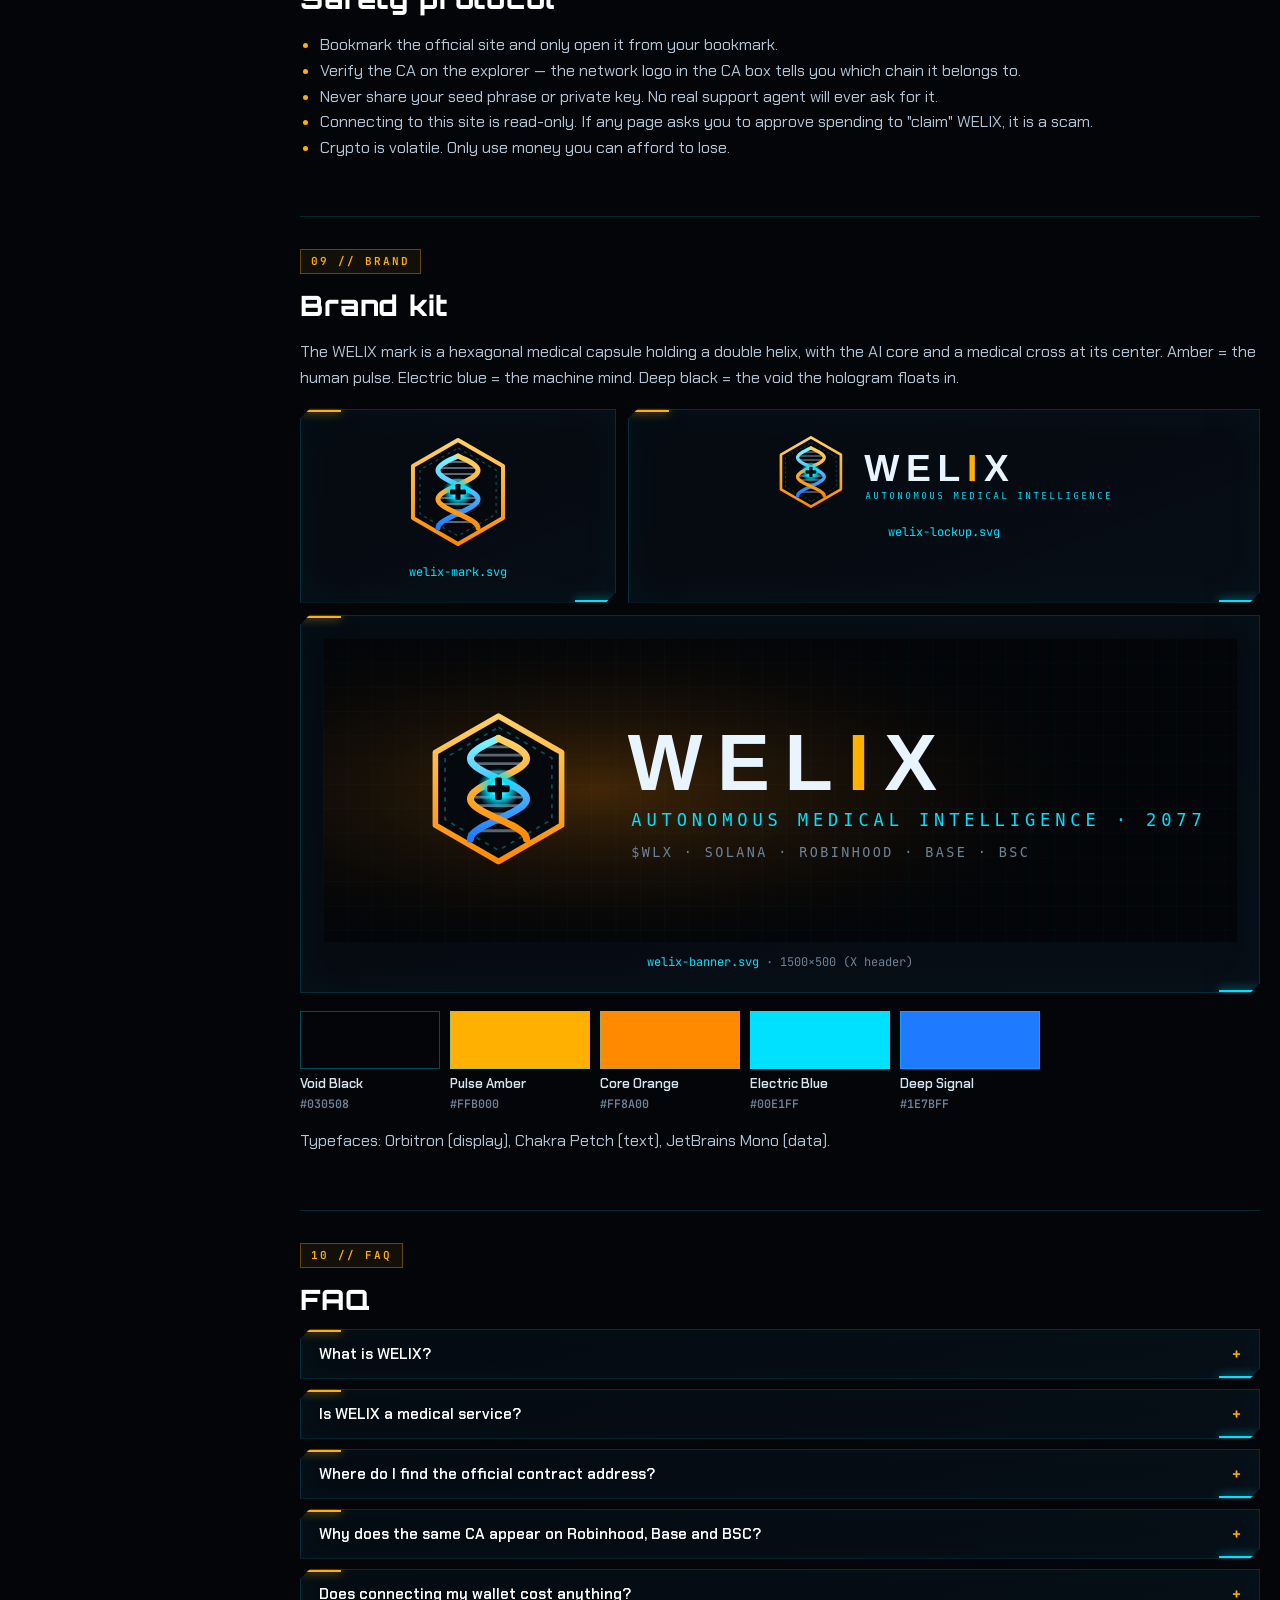
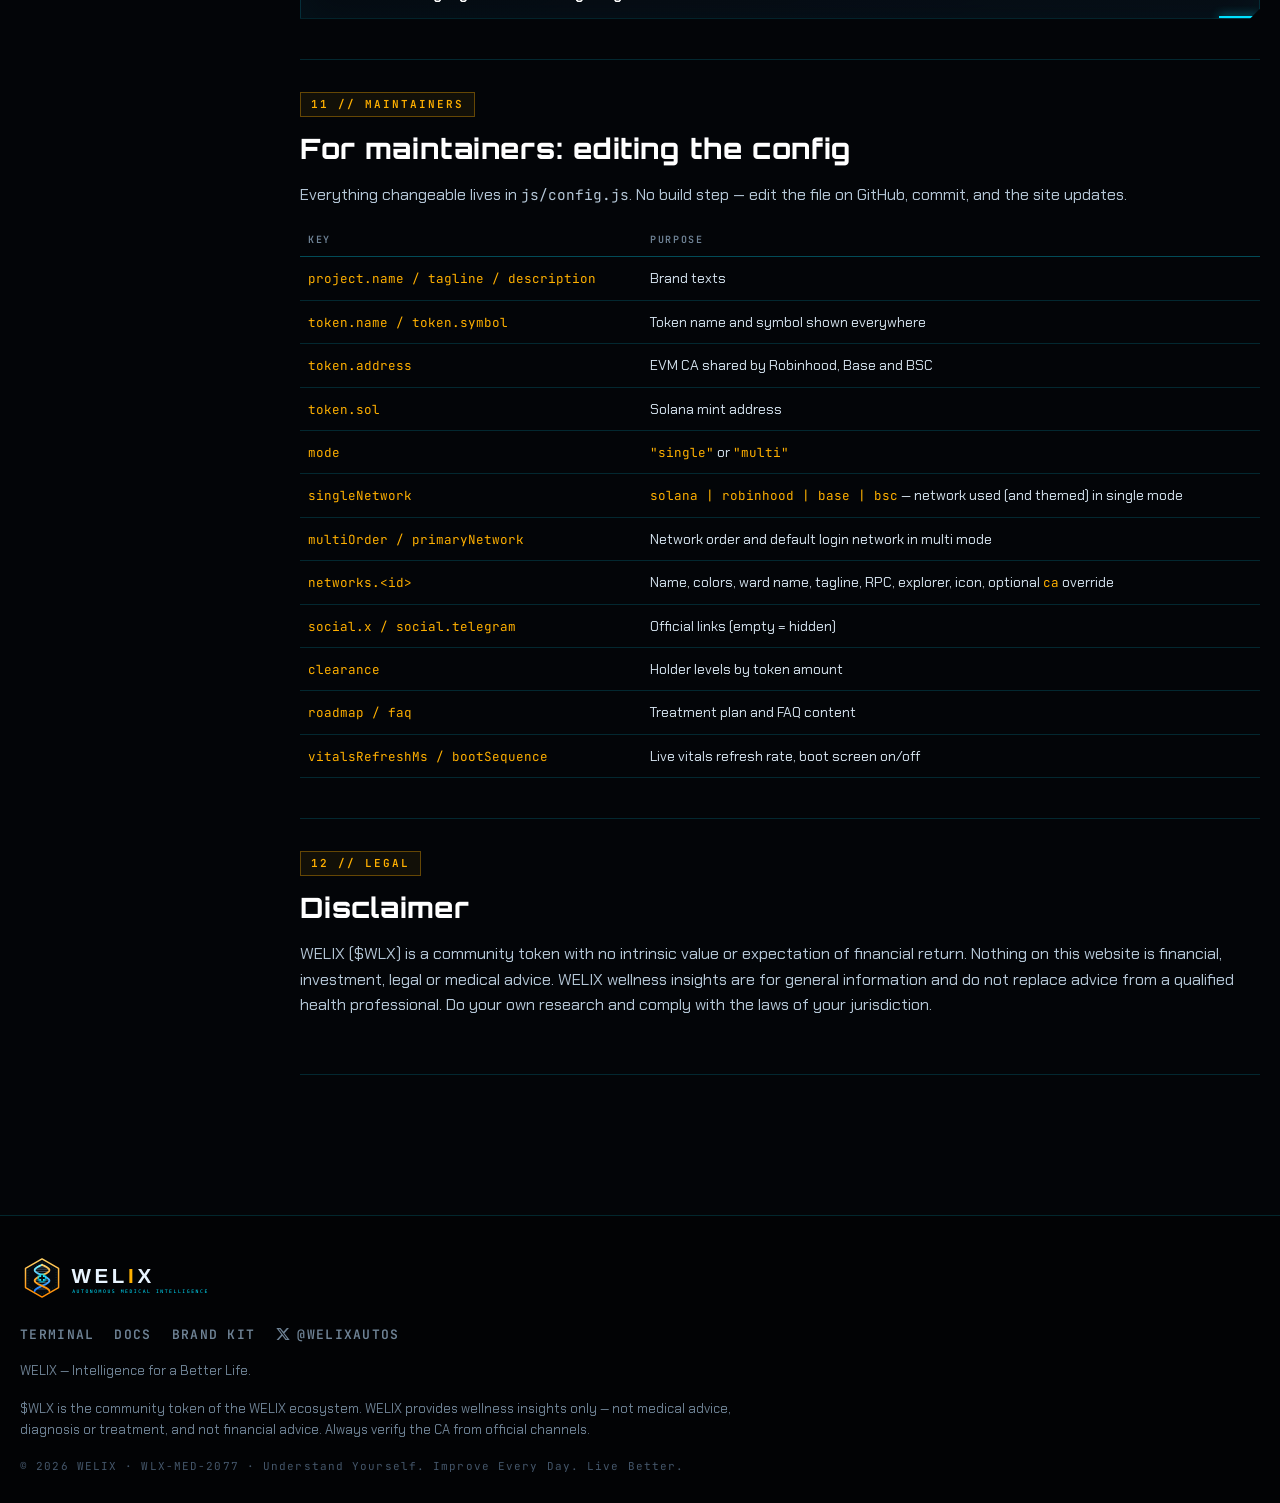
==== commit bc4d031f: "Rewrite site copy: Your Wellness, Powered by AI — about, ecosystem, journey, vision Co-Authored-By: " ====
--- a/docs.html
+++ b/docs.html
@@ -4,7 +4,7 @@
   <meta charset="utf-8">
   <meta name="viewport" content="width=device-width, initial-scale=1">
   <title>Docs — WELIX ($WLX)</title>
-  <meta name="description" content="WELIX documentation: project overview, wallet login, contract addresses, networks, safety and configuration.">
+  <meta name="description" content="WELIX — Your Wellness, Powered by AI. Documentation: project overview, wallet login, contract addresses, networks, safety and configuration.">
   <meta name="theme-color" content="#030508">
   <link rel="icon" href="assets/favicon.svg" type="image/svg+xml">
   <link rel="preconnect" href="https://fonts.googleapis.com"><link rel="preconnect" href="https://fonts.gstatic.com" crossorigin>
@@ -44,13 +44,22 @@
           <div class="holo"><small>NETWORKS</small><b id="d-netcount">—</b></div>
           <div class="holo"><small>OFFICIAL X</small><b id="d-x">—</b></div>
         </div>
+        <p class="motto" data-cfg="project.tagline"></p>
         <h3>What is WELIX?</h3>
-        <p>WELIX is a community token dressed as a medical AI from the year <span data-cfg="project.era">2077</span>. The website is
-          the WELIX terminal — a hologram-style control room where holders can find the official contract address, log in with their
-          wallet, watch live network vitals and see their clearance level.</p>
-        <p>The story: in 2077 every hospital ward is run by one autonomous intelligence, WELIX. It triages, sequences and heals —
-          and its patients are the holders. Each blockchain the token lives on is a <em>ward</em>.</p>
-        <div class="callout">The medical theme is pure science fiction. WELIX is not a healthcare product and gives no medical advice.</div>
+        <p>Powered by intelligent technology, WELIX transforms personal wellness data into meaningful insights, helping you understand your body,
+          improve daily habits, and make smarter lifestyle decisions. From sleep and nutrition to fitness, recovery, and mental well-being,
+          WELIX brings everything together in one intelligent wellness ecosystem.</p>
+        <h3>More than wellness. A smarter way to live.</h3>
+        <p>Your health journey is unique. WELIX uses AI-powered insights to help you explore your wellness patterns, discover opportunities for
+          improvement, and build healthier routines that fit your lifestyle.</p>
+        <p><b class="amber" data-cfg="project.motto"></b></p>
+        <h3>Our vision</h3>
+        <p data-cfg="project.vision"></p>
+        <p><b>WELIX — <span data-cfg="project.signature"></span></b></p>
+        <h3>The token</h3>
+        <p><span data-sym>$WLX</span> is the community token of the WELIX ecosystem. On this website holders can find the official contract
+          address, log in with their wallet, watch live network data and see their clearance level.</p>
+        <div class="callout">WELIX provides wellness insights only. It does not diagnose or treat any condition and is not a substitute for professional medical advice.</div>
       </section>
 
       <section id="quickstart">
@@ -202,7 +211,7 @@
         <span class="tag">12 // LEGAL</span>
         <h2>Disclaimer</h2>
         <p class="muted"><span data-cfg="project.name">WELIX</span> (<span data-sym>$WLX</span>) is a community token with no intrinsic value or expectation of financial return.
-          Nothing on this website is financial, investment, legal or medical advice. All medical imagery, terminology and "diagnoses" are fiction for entertainment.
+          Nothing on this website is financial, investment, legal or medical advice. WELIX wellness insights are for general information and do not replace advice from a qualified health professional.
           Do your own research and comply with the laws of your jurisdiction.</p>
       </section>
     </article>
--- a/css/style.css
+++ b/css/style.css
@@ -304,6 +304,21 @@
 .mod-ic .f { fill: var(--accent); stroke: none; } .mod-ic .a { stroke: var(--accent); }
 .mod h3 { font: 700 18px var(--ff-d); letter-spacing: .04em; margin: 14px 0 8px; color: #fff; }
 .mod p { margin: 0; color: #9fb3c6; font-size: 15px; }
+
+/* About / journey / vision */
+.about { display: grid; grid-template-columns: 1fr 1.3fr; gap: 40px; align-items: start; }
+.about-b p { color: #b4c6d6; margin: 0 0 16px; }
+.about-b .big-p { font-size: 22px; line-height: 1.5; color: #fff; }
+.motto { font: 600 13px var(--ff-m); letter-spacing: .14em; color: var(--blue); text-transform: uppercase; margin: -8px 0 22px; }
+.journey { display: grid; grid-template-columns: repeat(3, 1fr); gap: 16px; }
+.step { padding: 26px; }
+.step-n { font: 900 44px var(--ff-d); color: transparent; -webkit-text-stroke: 1px var(--accent); }
+.step h3 { font: 800 22px var(--ff-d); margin: 10px 0 8px; color: #fff; }
+.step p { margin: 0; color: #9fb3c6; }
+.vision { padding: 56px clamp(24px, 6vw, 80px); text-align: center; }
+.vision blockquote { margin: 22px auto; max-width: 860px; font: 600 clamp(22px, 3vw, 34px)/1.35 var(--ff-t); color: #fff; }
+.vision .sig { font: 600 14px var(--ff-m); letter-spacing: .14em; text-transform: uppercase; color: var(--accent); margin: 0; }
+.vision .sig b { font-family: var(--ff-d); }
 
 /* Plan */
 .plan { display: grid; grid-template-columns: repeat(4, 1fr); gap: 16px; }
@@ -424,7 +439,7 @@
   .hero-r { height: 540px; }
   .mods { grid-template-columns: 1fr 1fr; }
   .plan { grid-template-columns: 1fr 1fr; }
-  .record, .console-grid { grid-template-columns: 1fr; }
+  .record, .console-grid, .about, .journey { grid-template-columns: 1fr; }
   .tel-g, .d-cards { grid-template-columns: 1fr 1fr; }
   .docs { grid-template-columns: 1fr; }
   .docs-nav { position: static; flex-direction: row; flex-wrap: wrap; }
